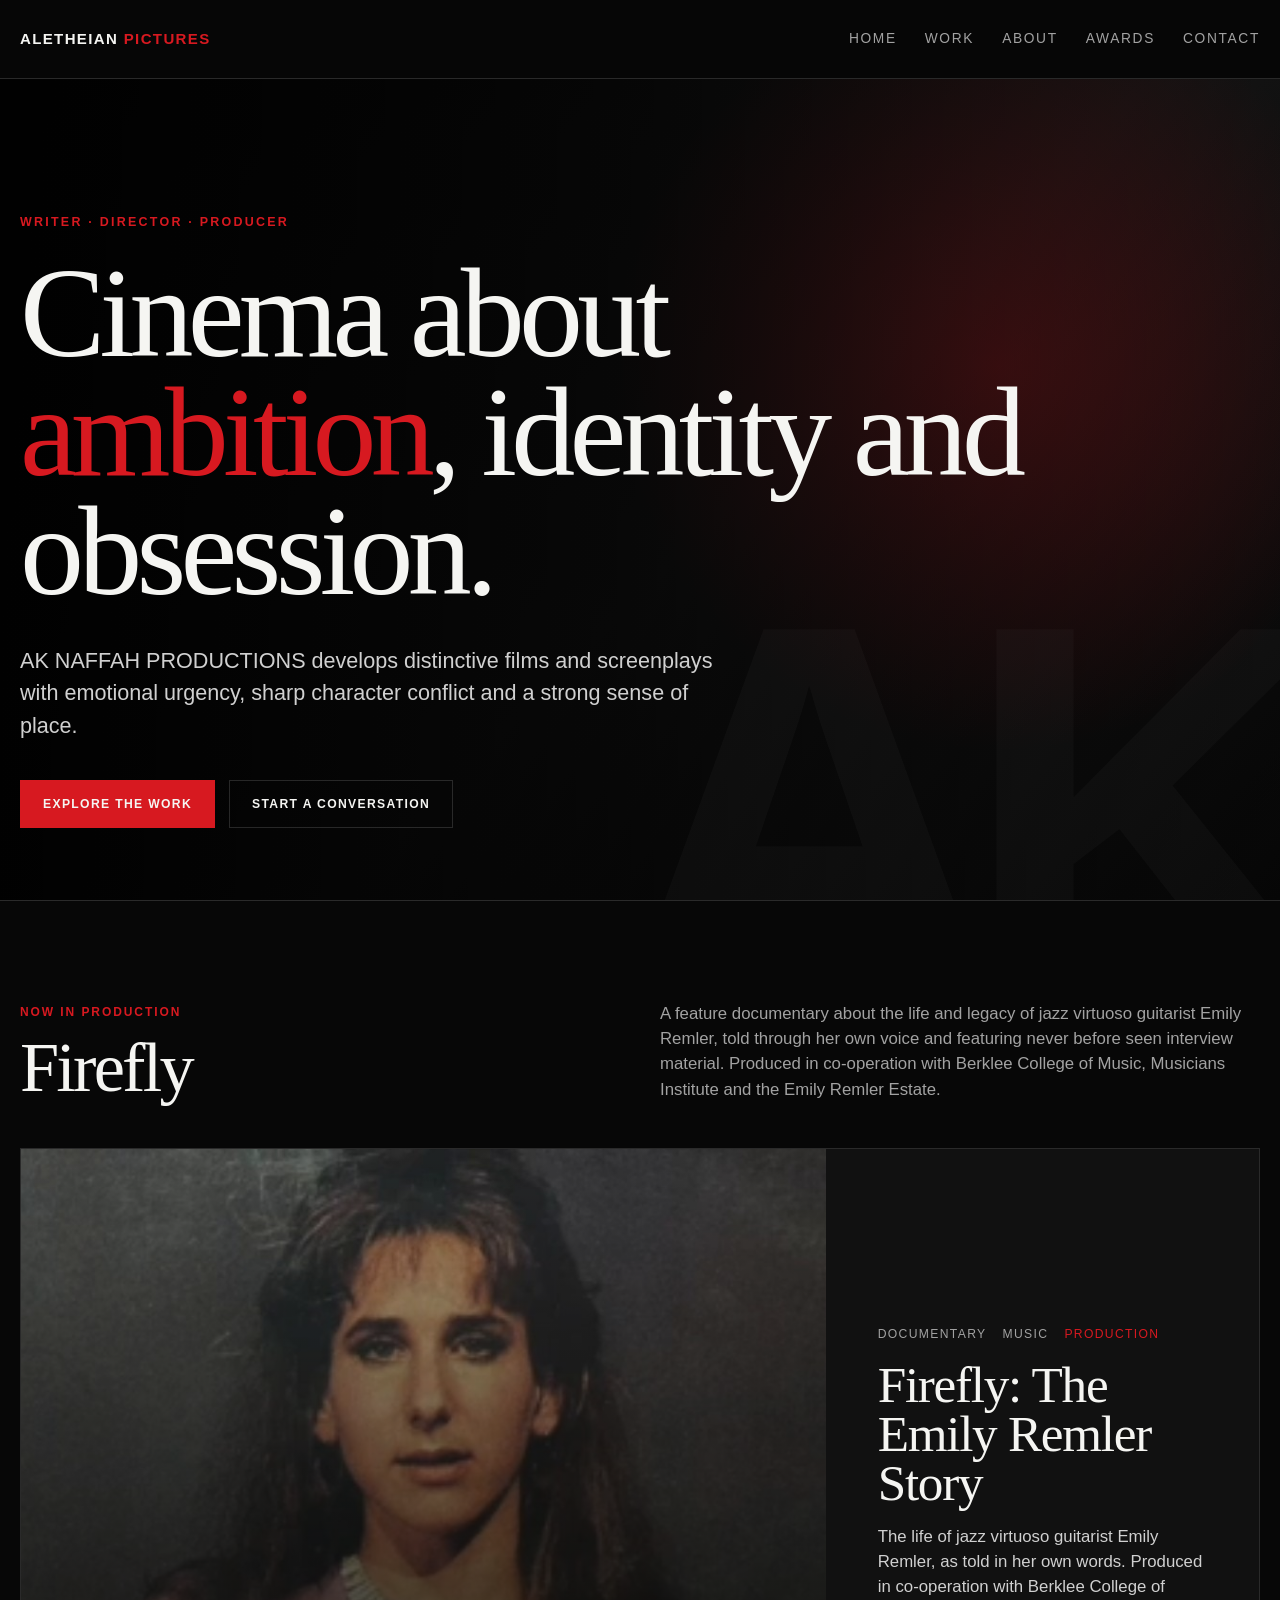
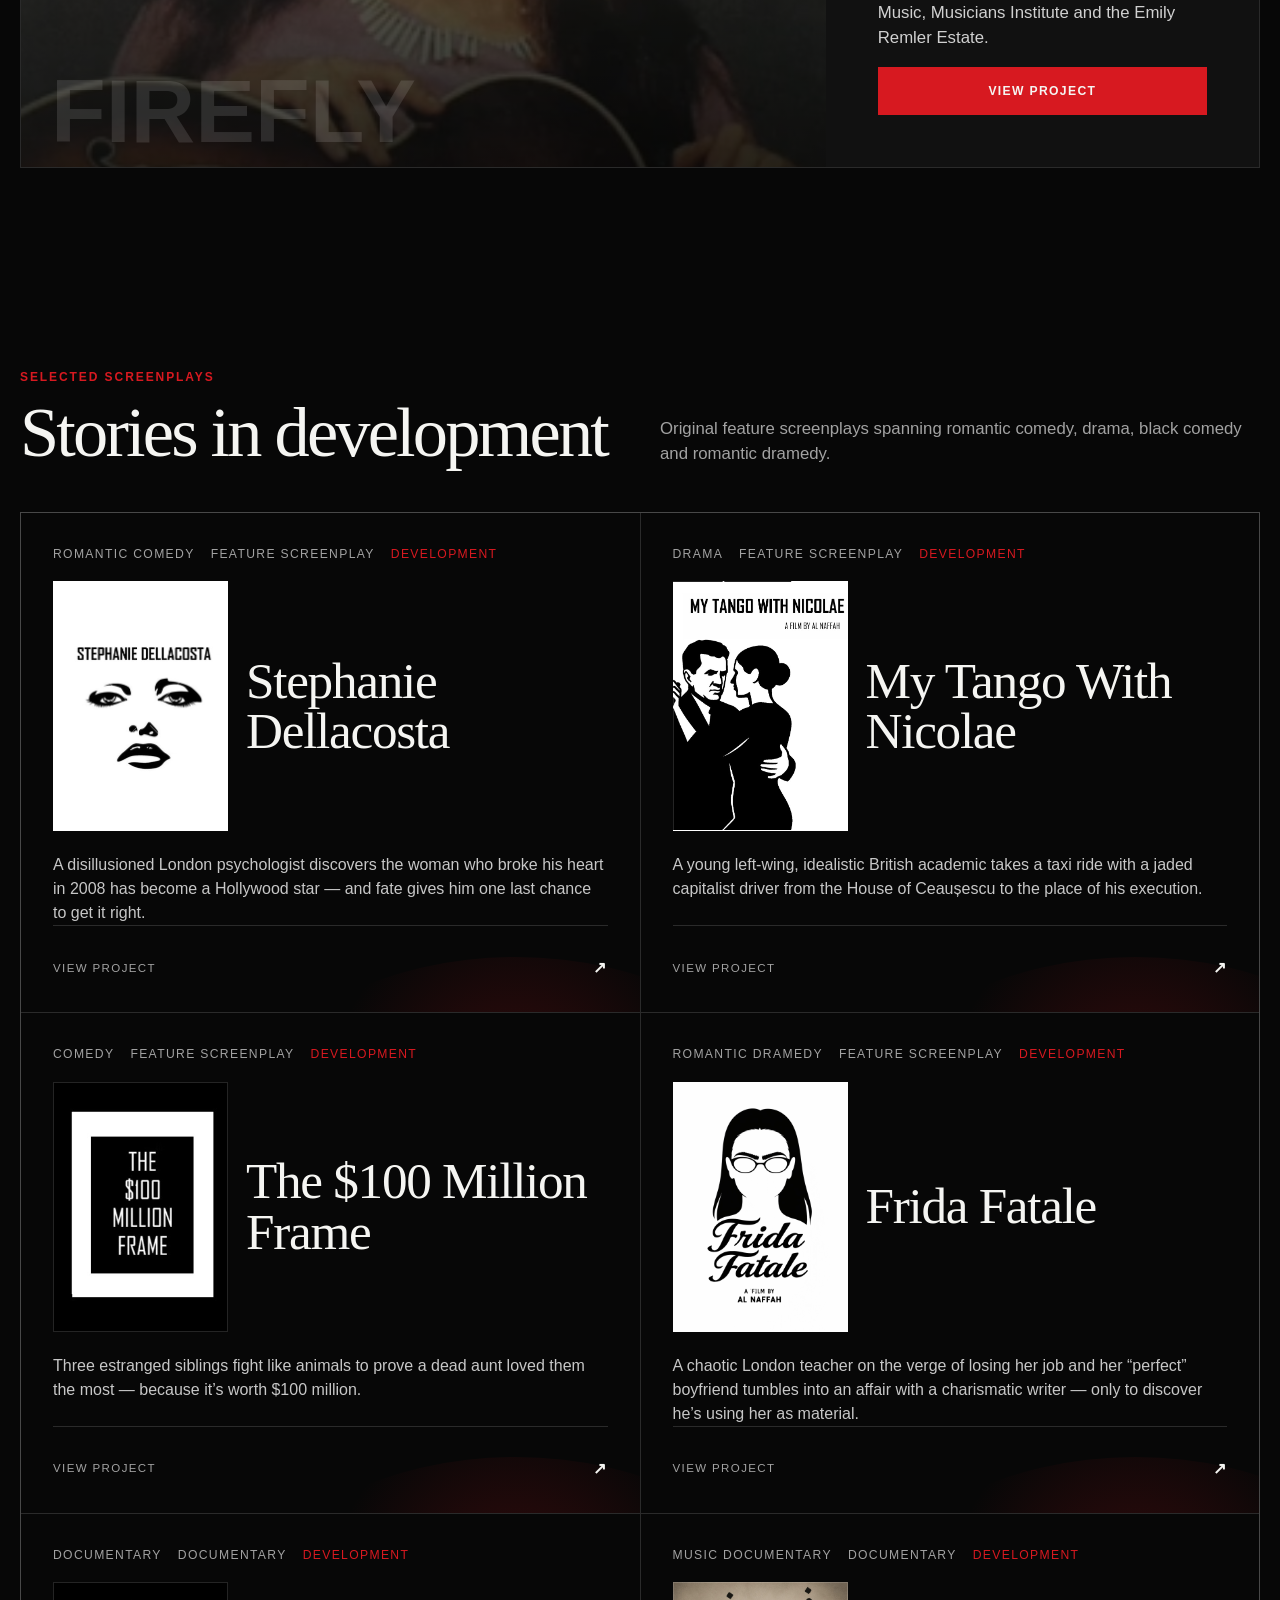
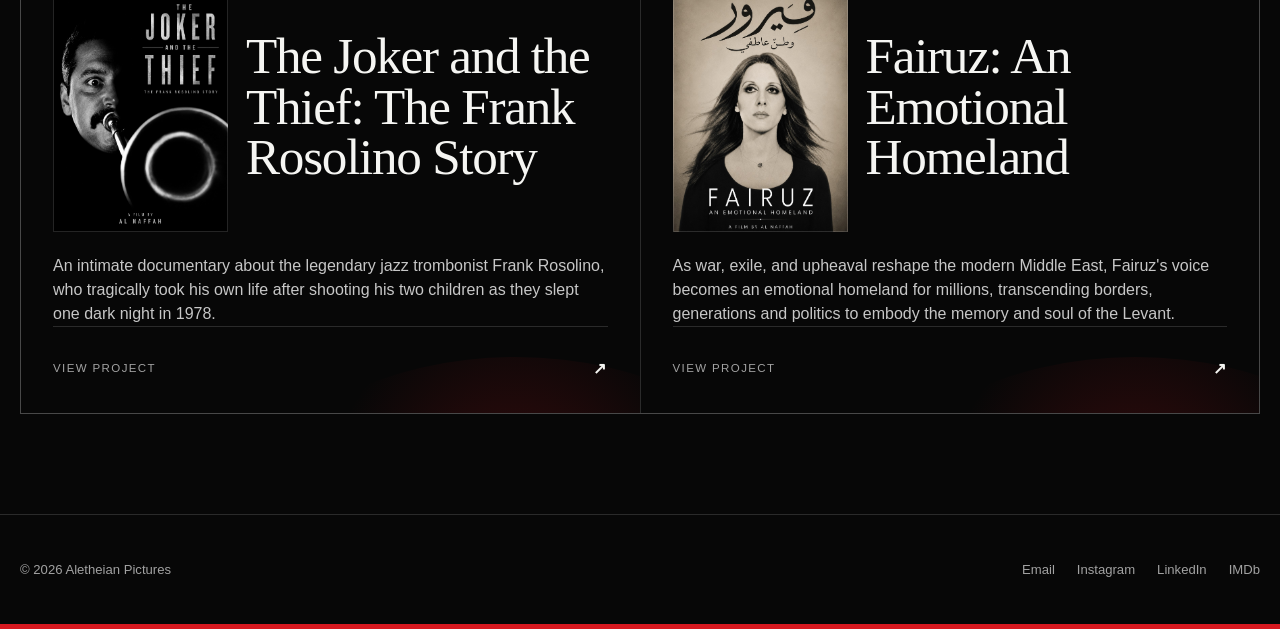
==== index.html @ 1debbaa4 "Rename company to Aletheian Pictures; expand Firefly homepage copy Replace all AK Naffah Productions" ====
<!doctype html>
<html lang="en">
<head>
  <meta charset="utf-8">
  <meta name="viewport" content="width=device-width, initial-scale=1">
  <meta name="description" content="Aletheian Pictures — films and screenplays by writer, director and producer Al Naffah.">
  <title>Aletheian Pictures</title>
  <link rel="stylesheet" href="assets/css/styles.css">
</head>
<body>

<header class="site-header">
  <div class="container header-inner">
    <a class="brand" href="index.html">Aletheian <span>Pictures</span></a>
    <button class="menu-toggle" aria-label="Open navigation" aria-expanded="false">Menu</button>
    <nav class="nav" aria-label="Primary navigation">
      <a href="index.html">Home</a>
      <a href="work.html">Work</a>
      <a href="about.html">About</a>
      <a href="awards.html">Awards</a>
      <a href="contact.html">Contact</a>
    </nav>
  </div>
</header>

<main>

<section class="hero">
  <div class="container hero-content">
    <p class="eyebrow">Writer · Director · Producer</p>
    <h1>Cinema about <em>ambition</em>, identity and obsession.</h1>
    <p class="hero-copy">AK NAFFAH PRODUCTIONS develops distinctive films and screenplays with emotional urgency, sharp character conflict and a strong sense of place.</p>
    <div class="hero-actions">
      <a class="button button-primary" href="work.html">Explore the work</a>
      <a class="button" href="contact.html">Start a conversation</a>
    </div>
  </div>
</section>

<section class="section">
  <div class="container">
    <div class="section-header">
      <div>
        <p class="section-kicker">Now in production</p>
        <h2 class="section-title">Firefly</h2>
      </div>
      <p class="section-intro">A feature documentary about the life and legacy of jazz virtuoso guitarist Emily Remler, told through her own voice and featuring never before seen interview material. Produced in co-operation with Berklee College of Music, Musicians Institute and the Emily Remler Estate.</p>
    </div>

    <div class="featured-grid">
      <a class="featured-image" href="https://fireflyemilyremler.com/video/firefly-teaser.mp4" target="_blank" rel="noopener" aria-label="Watch the Firefly teaser video"></a>
      <a class="featured-copy" href="firefly.html">
        <div class="meta">
          <span>Documentary</span>
          <span>Music</span>
          <span class="status">Production</span>
        </div>
        <h3>Firefly: The Emily Remler Story</h3>
        <p>The life of jazz virtuoso guitarist Emily Remler, as told in her own words. Produced in co-operation with Berklee College of Music, Musicians Institute and the Emily Remler Estate.</p>
        <span class="button button-primary">View project</span>
      </a>
    </div>
  </div>
</section>

<section class="section">
  <div class="container">
    <div class="section-header">
      <div>
        <p class="section-kicker">Selected screenplays</p>
        <h2 class="section-title">Stories in development</h2>
      </div>
      <p class="section-intro">Original feature screenplays spanning romantic comedy, drama, black comedy and romantic dramedy.</p>
    </div>
    <div class="project-grid">
      
<a class="project-card" data-project-card data-category="screenplay" href="stephanie-dellacosta.html">
  <div class="meta">
    <span>Romantic Comedy</span>
    <span>Feature Screenplay</span>
    <span class="status">Development</span>
  </div>
  <div class="card-heading">
    <div class="card-thumb" style="background-image:url('assets/images/stephanie-dellacosta.jpg')"></div>
    <h3>Stephanie Dellacosta</h3>
  </div>
  <p class="logline">A disillusioned London psychologist discovers the woman who broke his heart in 2008 has become a Hollywood star — and fate gives him one last chance to get it right.</p>
  <div class="card-footer">
    <span>View project</span>
    <strong>↗</strong>
  </div>
</a>

<a class="project-card" data-project-card data-category="screenplay" href="my-tango-with-nicolae.html">
  <div class="meta">
    <span>Drama</span>
    <span>Feature Screenplay</span>
    <span class="status">Development</span>
  </div>
  <div class="card-heading">
    <div class="card-thumb" style="background-image:url('assets/images/my-tango-with-nicolae.jpg')"></div>
    <h3>My Tango With Nicolae</h3>
  </div>
  <p class="logline">A young left-wing, idealistic British academic takes a taxi ride with a jaded capitalist driver from the House of Ceaușescu to the place of his execution.</p>
  <div class="card-footer">
    <span>View project</span>
    <strong>↗</strong>
  </div>
</a>

<a class="project-card" data-project-card data-category="screenplay" href="the-100-million-frame.html">
  <div class="meta">
    <span>Comedy</span>
    <span>Feature Screenplay</span>
    <span class="status">Development</span>
  </div>
  <div class="card-heading">
    <div class="card-thumb" style="background-image:url('assets/images/the-100-million-frame.jpg')"></div>
    <h3>The $100 Million Frame</h3>
  </div>
  <p class="logline">Three estranged siblings fight like animals to prove a dead aunt loved them the most — because it’s worth $100 million.</p>
  <div class="card-footer">
    <span>View project</span>
    <strong>↗</strong>
  </div>
</a>

<a class="project-card" data-project-card data-category="screenplay" href="frida-fatale.html">
  <div class="meta">
    <span>Romantic Dramedy</span>
    <span>Feature Screenplay</span>
    <span class="status">Development</span>
  </div>
  <div class="card-heading">
    <div class="card-thumb" style="background-image:url('assets/images/frida-fatale.jpg')"></div>
    <h3>Frida Fatale</h3>
  </div>
  <p class="logline">A chaotic London teacher on the verge of losing her job and her “perfect” boyfriend tumbles into an affair with a charismatic writer — only to discover he’s using her as material.</p>
  <div class="card-footer">
    <span>View project</span>
    <strong>↗</strong>
  </div>
</a>

<a class="project-card" data-project-card data-category="film" href="joker-and-the-thief.html">
  <div class="meta">
    <span>Documentary</span>
    <span>Documentary</span>
    <span class="status">Development</span>
  </div>
  <div class="card-heading">
    <div class="card-thumb" style="background-image:url('assets/images/joker-and-the-thief.jpg')"></div>
    <h3>The Joker and the Thief: The Frank Rosolino Story</h3>
  </div>
  <p class="logline">An intimate documentary about the legendary jazz trombonist Frank Rosolino, who tragically took his own life after shooting his two children as they slept one dark night in 1978.</p>
  <div class="card-footer">
    <span>View project</span>
    <strong>↗</strong>
  </div>
</a>

<a class="project-card" data-project-card data-category="film" href="fairuz-an-emotional-homeland.html">
  <div class="meta">
    <span>Music Documentary</span>
    <span>Documentary</span>
    <span class="status">Development</span>
  </div>
  <div class="card-heading">
    <div class="card-thumb" style="background-image:url('assets/images/fairuz.jpg')"></div>
    <h3>Fairuz: An Emotional Homeland</h3>
  </div>
  <p class="logline">As war, exile, and upheaval reshape the modern Middle East, Fairuz's voice becomes an emotional homeland for millions, transcending borders, generations and politics to embody the memory and soul of the Levant.</p>
  <div class="card-footer">
    <span>View project</span>
    <strong>↗</strong>
  </div>
</a>

    </div>
  </div>
</section>

</main>

<footer class="site-footer">
  <div class="container footer-inner">
    <div>© <span data-year></span> Aletheian Pictures</div>
    <div class="footer-links">
      <a href="mailto:aknaffahproductions@gmail.com">Email</a>
      <a href="https://www.instagram.com/aknaf_productions/" target="_blank" rel="noopener">Instagram</a>
      <a href="https://www.linkedin.com/in/al-naffah-8289473b5/" target="_blank" rel="noopener">LinkedIn</a>
      <a href="https://www.imdb.com/name/nm17255204/" target="_blank" rel="noopener">IMDb</a>
    </div>
  </div>
</footer>
<div class="red-rule"></div>

<script src="assets/js/site.js"></script>
</body>
</html>
---- assets/css/styles.css ----
:root {
  --bg: #070707;
  --surface: #111111;
  --surface-2: #171717;
  --text: #f5f5f2;
  --muted: #a2a2a2;
  --line: rgba(255,255,255,.14);
  --red: #d71920;
  --red-dark: #8f0f14;
  --max: 1240px;
  --serif: Georgia, "Times New Roman", serif;
  --sans: Inter, Arial, Helvetica, sans-serif;
}

* { box-sizing: border-box; }
html { scroll-behavior: smooth; }
body {
  margin: 0;
  background: var(--bg);
  color: var(--text);
  font-family: var(--sans);
  line-height: 1.5;
}
body.menu-open { overflow: hidden; }
img { max-width: 100%; display: block; }
a { color: inherit; text-decoration: none; }
button, input, select, textarea { font: inherit; }

.container { width: min(calc(100% - 40px), var(--max)); margin: 0 auto; }

.site-header {
  position: sticky;
  top: 0;
  z-index: 100;
  border-bottom: 1px solid var(--line);
  background: rgba(7,7,7,.88);
  backdrop-filter: blur(18px);
}
.header-inner {
  min-height: 78px;
  display: flex;
  align-items: center;
  justify-content: space-between;
  gap: 28px;
}
.brand {
  font-weight: 800;
  letter-spacing: .09em;
  text-transform: uppercase;
  font-size: .94rem;
}
.brand span { color: var(--red); }
.nav { display: flex; gap: 28px; align-items: center; }
.nav a {
  color: var(--muted);
  font-size: .86rem;
  text-transform: uppercase;
  letter-spacing: .12em;
}
.nav a:hover, .nav a.active { color: var(--text); }
.menu-toggle {
  display: none;
  width: 44px;
  height: 44px;
  border: 1px solid var(--line);
  background: transparent;
  color: var(--text);
  cursor: pointer;
}

.hero {
  min-height: calc(100vh - 78px);
  display: grid;
  align-items: end;
  position: relative;
  overflow: hidden;
  border-bottom: 1px solid var(--line);
}
.hero::before {
  content: "";
  position: absolute;
  inset: 0;
  background:
    linear-gradient(90deg, rgba(0,0,0,.95) 0%, rgba(0,0,0,.7) 48%, rgba(0,0,0,.25) 100%),
    radial-gradient(circle at 78% 35%, rgba(215,25,32,.38), transparent 34%),
    linear-gradient(135deg, #0d0d0d, #1a1a1a 55%, #080808);
}
.hero::after {
  content: "AK";
  position: absolute;
  right: -2vw;
  bottom: -10vw;
  font-size: min(42vw, 580px);
  line-height: .8;
  font-weight: 900;
  letter-spacing: -.08em;
  color: rgba(255,255,255,.025);
}
.hero-content {
  position: relative;
  z-index: 1;
  padding: 110px 0 72px;
}
.eyebrow {
  margin: 0 0 22px;
  color: var(--red);
  text-transform: uppercase;
  letter-spacing: .18em;
  font-size: .78rem;
  font-weight: 700;
}
.hero h1, .page-hero h1, .project-title {
  margin: 0;
  max-width: 1020px;
  font-family: var(--serif);
  font-weight: 400;
  letter-spacing: -.045em;
  line-height: .93;
}
.hero h1 { font-size: clamp(4rem, 10vw, 9.5rem); }
.hero h1 em { color: var(--red); font-style: normal; }
.hero-copy {
  max-width: 700px;
  margin: 34px 0 0;
  color: #d0d0d0;
  font-size: clamp(1.05rem, 2vw, 1.35rem);
}
.hero-actions, .project-actions {
  display: flex;
  flex-wrap: wrap;
  gap: 14px;
  margin-top: 38px;
}

.button {
  display: inline-flex;
  align-items: center;
  justify-content: center;
  min-height: 48px;
  padding: 0 22px;
  border: 1px solid var(--line);
  text-transform: uppercase;
  letter-spacing: .11em;
  font-size: .76rem;
  font-weight: 700;
  transition: .2s ease;
}
.button-primary { background: var(--red); border-color: var(--red); }
.button:hover { transform: translateY(-2px); border-color: rgba(255,255,255,.5); }
.button-primary:hover { background: #ed2028; border-color: #ed2028; }

.section { padding: 100px 0; }
.section-tight { padding: 70px 0; }
.section-header {
  display: grid;
  grid-template-columns: 1fr 1fr;
  gap: 40px;
  margin-bottom: 46px;
  align-items: end;
}
.section-kicker {
  margin: 0 0 12px;
  color: var(--red);
  text-transform: uppercase;
  letter-spacing: .16em;
  font-size: .75rem;
  font-weight: 700;
}
.section-title {
  margin: 0;
  font-family: var(--serif);
  font-size: clamp(2.6rem, 5.5vw, 5.8rem);
  font-weight: 400;
  line-height: .97;
  letter-spacing: -.04em;
}
.section-intro {
  margin: 0;
  max-width: 620px;
  color: var(--muted);
  font-size: 1.05rem;
}

.featured-grid {
  display: grid;
  grid-template-columns: 1.3fr .7fr;
  min-height: 620px;
  border: 1px solid var(--line);
}
.featured-image {
  position: relative;
  min-height: 460px;
  background:
    linear-gradient(180deg, rgba(0,0,0,.1), rgba(0,0,0,.8)),
    url("../images/firefly.jpg") center/cover no-repeat,
    linear-gradient(135deg, #2a0a0c, #111);
}
.featured-image::after {
  content: "FIREFLY";
  position: absolute;
  left: 30px;
  bottom: 18px;
  font-size: clamp(3rem, 7vw, 8rem);
  font-weight: 900;
  color: rgba(255,255,255,.12);
  line-height: .85;
}
.featured-copy {
  padding: 52px;
  display: flex;
  flex-direction: column;
  justify-content: flex-end;
  background: var(--surface);
}
.meta {
  display: flex;
  flex-wrap: wrap;
  gap: 8px 16px;
  margin-bottom: 18px;
  color: var(--muted);
  font-size: .76rem;
  text-transform: uppercase;
  letter-spacing: .11em;
}
.meta .status { color: var(--red); }
.featured-copy h3, .project-card h3 {
  margin: 0;
  font-family: var(--serif);
  font-weight: 400;
  letter-spacing: -.025em;
}
.featured-copy h3 { font-size: clamp(2.6rem, 4vw, 5rem); line-height: .95; }
.featured-copy p { color: #d0d0d0; font-size: 1.05rem; }

.project-grid {
  display: grid;
  grid-template-columns: repeat(2, minmax(0, 1fr));
  gap: 1px;
  background: var(--line);
  border: 1px solid var(--line);
}
.project-card {
  min-height: 410px;
  padding: 32px;
  background: var(--bg);
  display: flex;
  flex-direction: column;
  position: relative;
  overflow: hidden;
}
.project-card::before {
  content: "";
  position: absolute;
  inset: auto -20% -45% 40%;
  height: 280px;
  border-radius: 50%;
  background: radial-gradient(circle, rgba(215,25,32,.23), transparent 66%);
  transition: transform .35s ease;
}
.project-card:hover::before { transform: scale(1.2); }
.card-heading {
  position: relative;
  display: flex;
  align-items: center;
  gap: 18px;
  margin-bottom: 22px;
}
.card-thumb {
  flex: 0 0 auto;
  width: 175px;
  height: 250px;
  background-size: cover;
  background-position: center;
  background-color: var(--surface-2);
  border: 1px solid var(--line);
}
@media (max-width: 600px) {
  .card-thumb { width: 110px; height: 157px; }
}
.project-card h3 {
  position: relative;
  font-size: clamp(2.1rem, 4vw, 4rem);
  line-height: .98;
  margin-bottom: 0;
}
.card-heading h3 { margin-bottom: 0; }
.project-card .logline {
  position: relative;
  max-width: 600px;
  margin: 0;
  color: #c7c7c7;
  font-size: 1rem;
}
.card-footer {
  position: relative;
  margin-top: auto;
  padding-top: 30px;
  display: flex;
  justify-content: space-between;
  align-items: center;
  border-top: 1px solid var(--line);
  color: var(--muted);
  text-transform: uppercase;
  letter-spacing: .12em;
  font-size: .72rem;
}
.card-footer strong { color: var(--text); font-size: 1rem; }

.filter-bar {
  display: grid;
  grid-template-columns: 1fr auto;
  gap: 18px;
  margin-bottom: 34px;
}
.search-input {
  width: 100%;
  min-height: 52px;
  padding: 0 18px;
  color: var(--text);
  background: var(--surface);
  border: 1px solid var(--line);
  outline: none;
}
.search-input:focus { border-color: var(--red); }
.filters { display: flex; flex-wrap: wrap; gap: 8px; }
.filter-button {
  min-height: 52px;
  padding: 0 18px;
  background: transparent;
  color: var(--muted);
  border: 1px solid var(--line);
  cursor: pointer;
  text-transform: uppercase;
  letter-spacing: .1em;
  font-size: .72rem;
}
.filter-button.active, .filter-button:hover {
  color: var(--text);
  border-color: var(--red);
  background: rgba(215,25,32,.12);
}
.empty-state {
  display: none;
  padding: 45px;
  border: 1px solid var(--line);
  color: var(--muted);
}

.page-hero {
  padding: 120px 0 72px;
  border-bottom: 1px solid var(--line);
  background:
    radial-gradient(circle at 85% 15%, rgba(215,25,32,.23), transparent 28%),
    var(--bg);
}
.page-hero h1 { font-size: clamp(4.5rem, 9vw, 9rem); }
.page-hero p { max-width: 720px; margin-top: 24px; color: var(--muted); font-size: 1.15rem; }

.project-hero {
  min-height: 78vh;
  position: relative;
  display: flex;
  align-items: end;
  border-bottom: 1px solid var(--line);
  background:
    linear-gradient(90deg, rgba(0,0,0,.96), rgba(0,0,0,.55)),
    var(--project-image),
    linear-gradient(135deg, #2a0a0c, #111);
  background-size: cover;
  background-position: center;
}
.project-hero-inner { padding: 120px 0 70px; position: relative; z-index: 2; }
.project-title { font-size: clamp(4rem, 9vw, 9rem); max-width: 1100px; }
.project-logline {
  margin: 30px 0 0;
  max-width: 820px;
  color: #dedede;
  font-size: clamp(1.1rem, 2vw, 1.4rem);
}
.project-body {
  display: grid;
  grid-template-columns: .75fr 1.25fr;
  gap: 80px;
}
.fact-list { border-top: 1px solid var(--line); }
.fact {
  display: grid;
  grid-template-columns: 130px 1fr;
  gap: 20px;
  padding: 18px 0;
  border-bottom: 1px solid var(--line);
}
.fact dt { color: var(--muted); text-transform: uppercase; letter-spacing: .1em; font-size: .72rem; }
.fact dd { margin: 0; }
.prose { max-width: 760px; }
.prose h2 { margin-top: 0; font-family: var(--serif); font-weight: 400; font-size: 3rem; }
.prose p { color: #c8c8c8; font-size: 1.08rem; }

.about-grid, .contact-grid {
  display: grid;
  grid-template-columns: .8fr 1.2fr;
  gap: 90px;
}
.portrait-placeholder {
  min-height: 620px;
  background:
    linear-gradient(180deg, transparent, rgba(0,0,0,.75)),
    url("../images/al-naffah.jpg") center/cover no-repeat,
    linear-gradient(135deg, #301012, #111);
  border: 1px solid var(--line);
}
.large-copy {
  font-family: var(--serif);
  font-size: clamp(2rem, 4vw, 4.3rem);
  line-height: 1.04;
  letter-spacing: -.035em;
}
.body-copy { color: #c8c8c8; font-size: 1.06rem; }
.award-list { border-top: 1px solid var(--line); }
.award-row {
  display: grid;
  grid-template-columns: 180px 1fr auto;
  gap: 24px;
  padding: 22px 0;
  border-bottom: 1px solid var(--line);
}
.award-row span { color: var(--muted); }
.marquee {
  overflow: hidden;
  border-top: 1px solid var(--line);
  border-bottom: 1px solid var(--line);
  padding: 40px 0;
  margin-top: 18px;
  -webkit-mask-image: linear-gradient(90deg, transparent, #000 8%, #000 92%, transparent);
  mask-image: linear-gradient(90deg, transparent, #000 8%, #000 92%, transparent);
}
.marquee-track {
  display: flex;
  align-items: center;
  width: max-content;
  gap: 70px;
  animation: marquee-scroll 40s linear infinite;
}
.marquee:hover .marquee-track { animation-play-state: paused; }
.marquee-item {
  flex: 0 0 auto;
  height: 64px;
  width: auto;
  white-space: nowrap;
}
@keyframes marquee-scroll {
  from { transform: translateX(0); }
  to { transform: translateX(-50%); }
}
@media (prefers-reduced-motion: reduce) {
  .marquee-track { animation: none; }
}
.contact-links { display: grid; gap: 0; border-top: 1px solid var(--line); }
.contact-link {
  display: flex;
  justify-content: space-between;
  gap: 20px;
  padding: 22px 0;
  border-bottom: 1px solid var(--line);
}
.contact-link span:last-child { color: var(--muted); }

.contact-form { display: grid; gap: 15px; }
.contact-form input, .contact-form textarea {
  width: 100%;
  padding: 16px;
  background: var(--surface);
  border: 1px solid var(--line);
  color: var(--text);
}
.contact-form textarea { min-height: 180px; resize: vertical; }

.site-footer {
  padding: 45px 0;
  border-top: 1px solid var(--line);
  color: var(--muted);
  font-size: .82rem;
}
.footer-inner {
  display: flex;
  justify-content: space-between;
  gap: 25px;
  align-items: center;
}
.footer-links { display: flex; flex-wrap: wrap; gap: 22px; }
.red-rule { height: 5px; background: var(--red); }

@media (max-width: 900px) {
  .nav {
    display: none;
    position: fixed;
    inset: 79px 0 0;
    background: var(--bg);
    padding: 35px 20px;
    flex-direction: column;
    align-items: flex-start;
    z-index: 90;
  }
  .nav.open { display: flex; }
  .menu-toggle { display: block; }
  .section-header, .featured-grid, .project-body, .about-grid, .contact-grid {
    grid-template-columns: 1fr;
  }
  .project-grid { grid-template-columns: 1fr; }
  .recognized-grid { grid-template-columns: 1fr; }
  .featured-copy { padding: 34px; }
  .filter-bar { grid-template-columns: 1fr; }
  .project-body, .about-grid, .contact-grid { gap: 45px; }
  .award-row { grid-template-columns: 1fr; gap: 6px; }
}
@media (max-width: 600px) {
  .container { width: min(calc(100% - 24px), var(--max)); }
  .hero-content { padding: 80px 0 45px; }
  .section { padding: 72px 0; }
  .project-card { min-height: 360px; padding: 24px; }
  .filters { display: grid; grid-template-columns: 1fr 1fr; }
  .filter-button { width: 100%; }
  .fact { grid-template-columns: 1fr; gap: 6px; }
  .footer-inner { align-items: flex-start; flex-direction: column; }
}
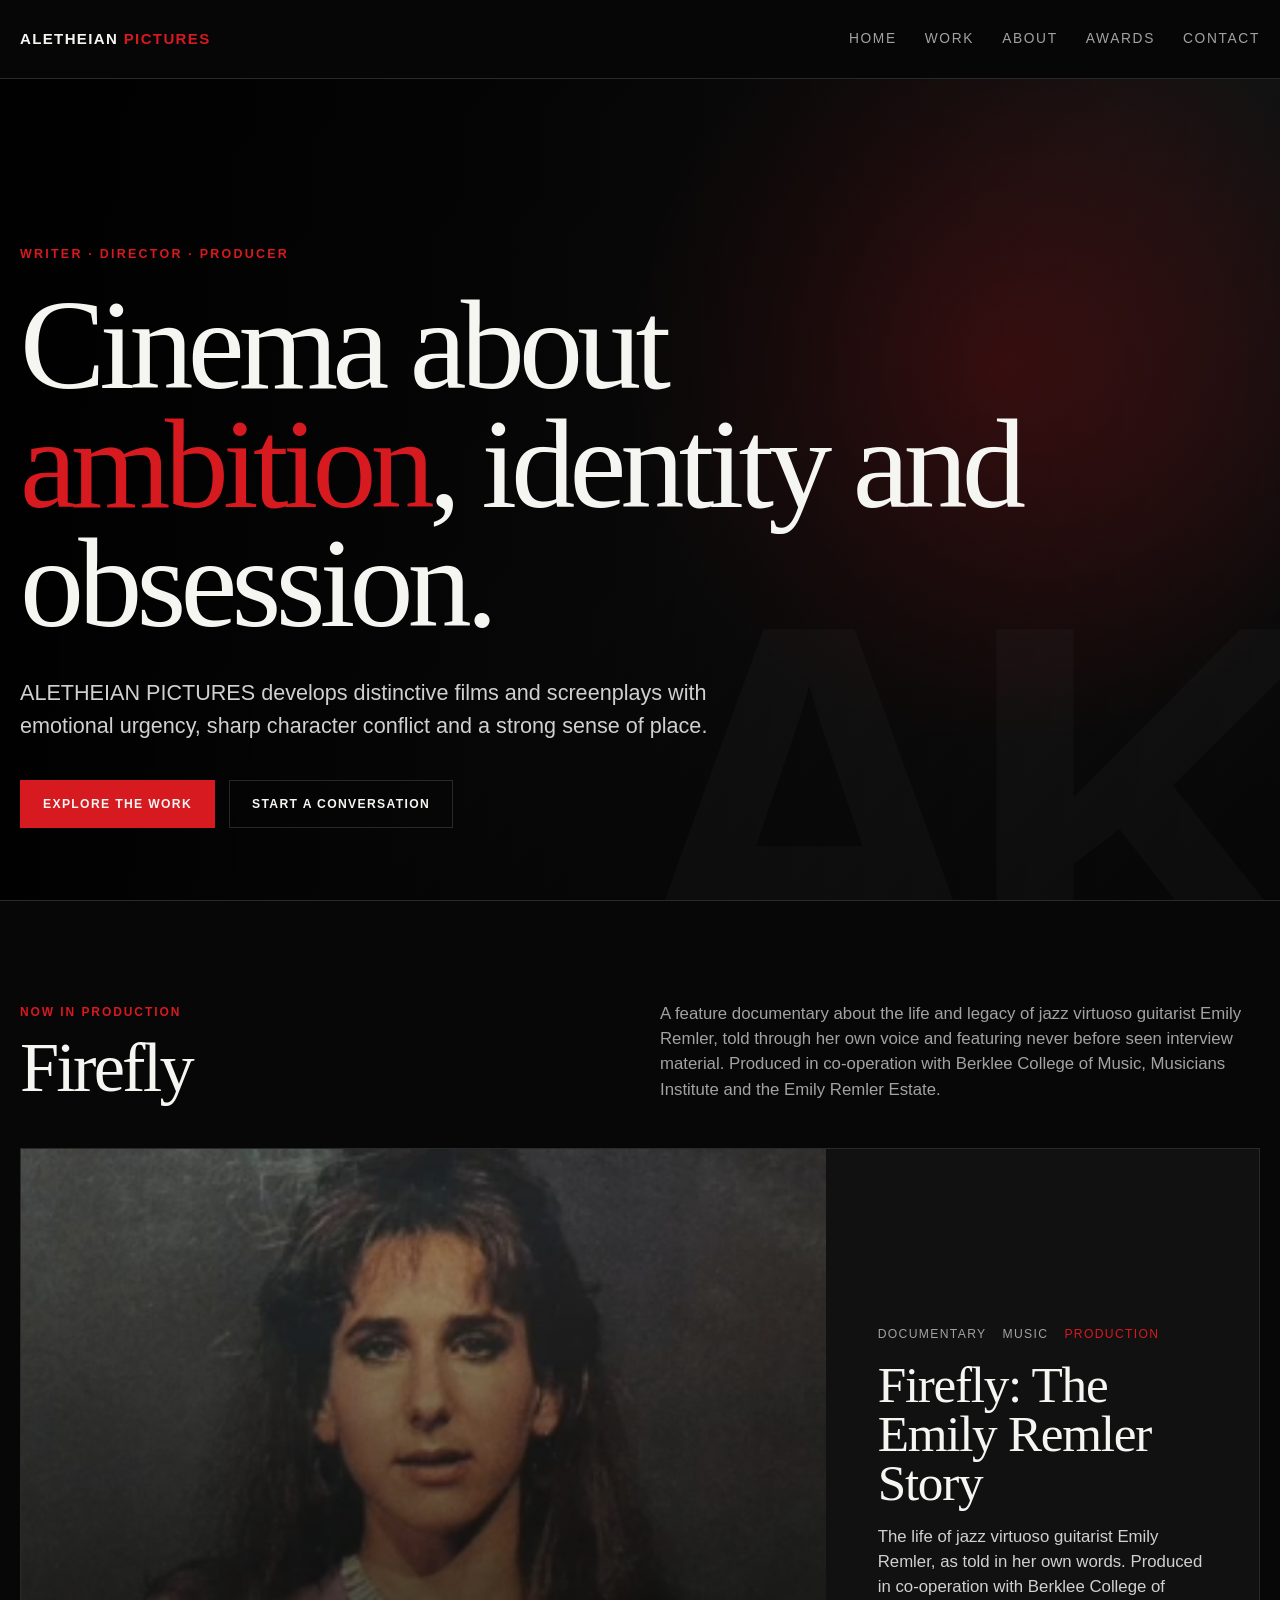
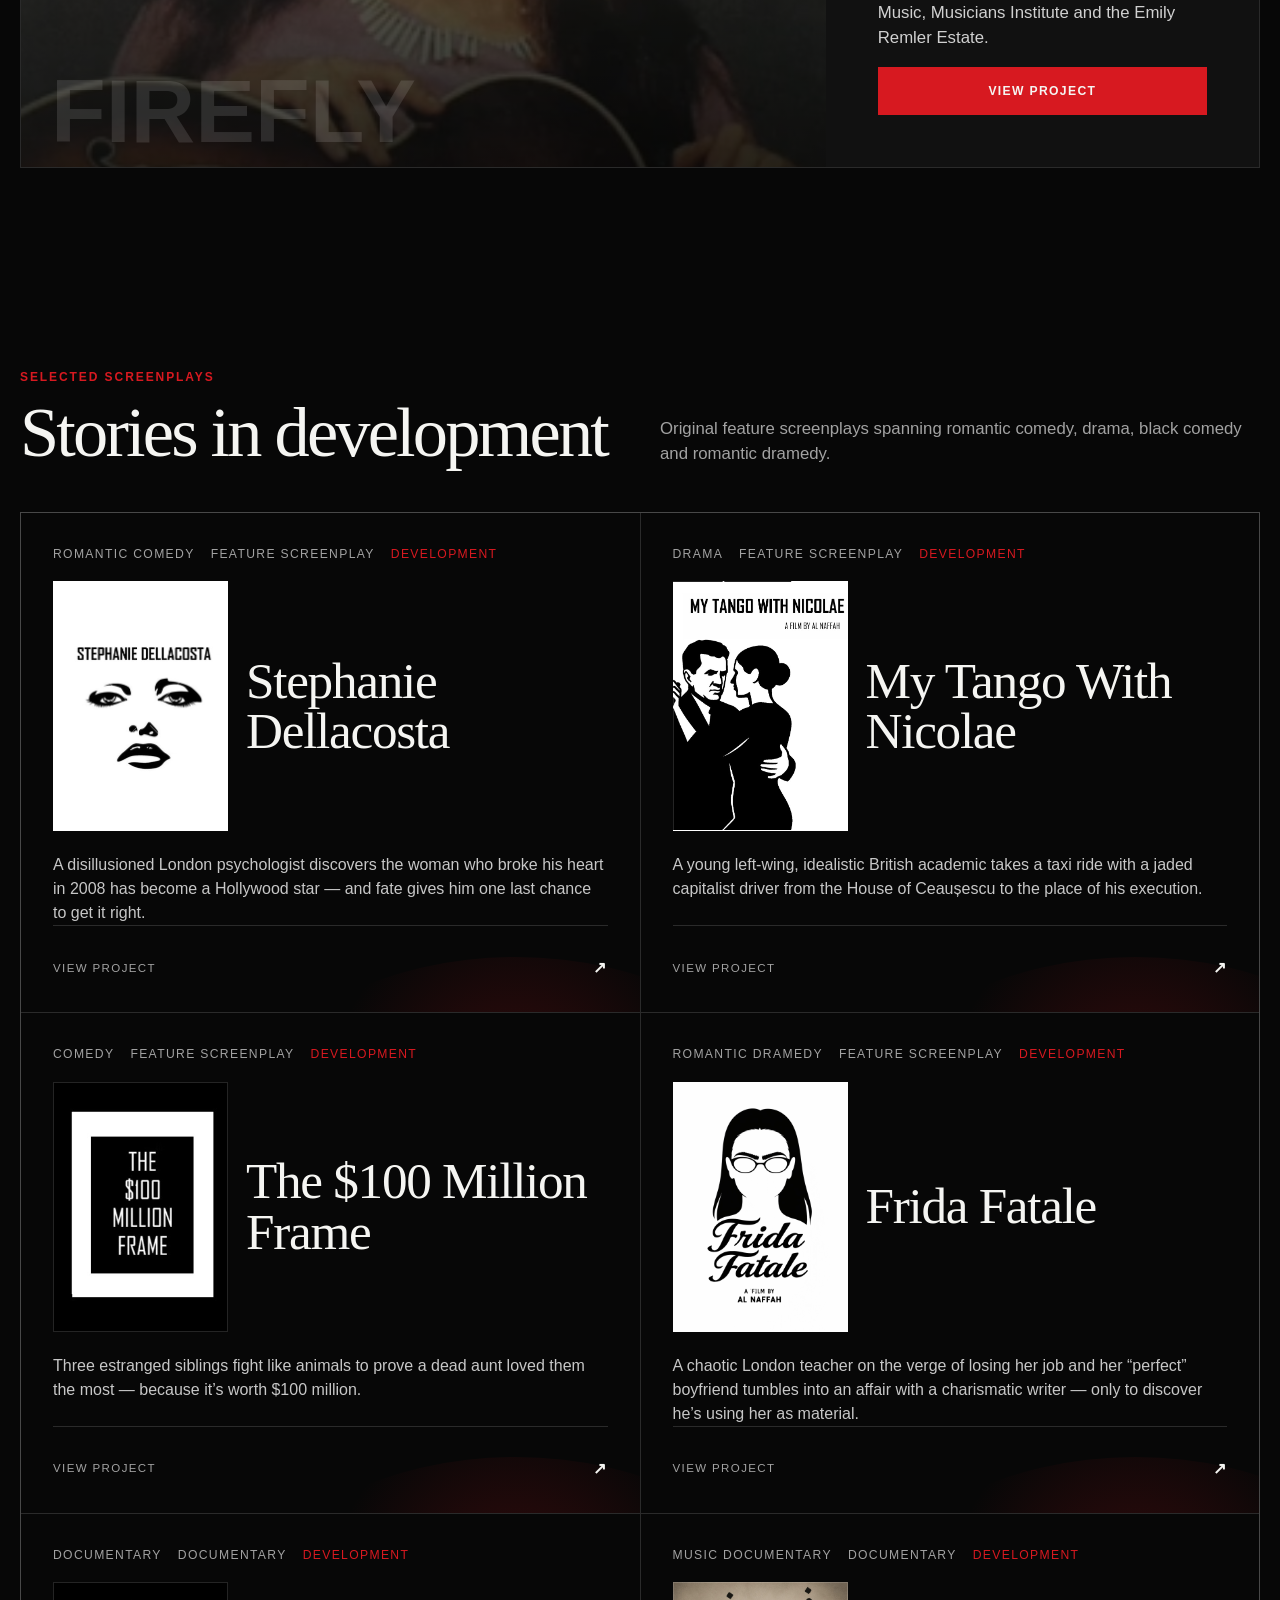
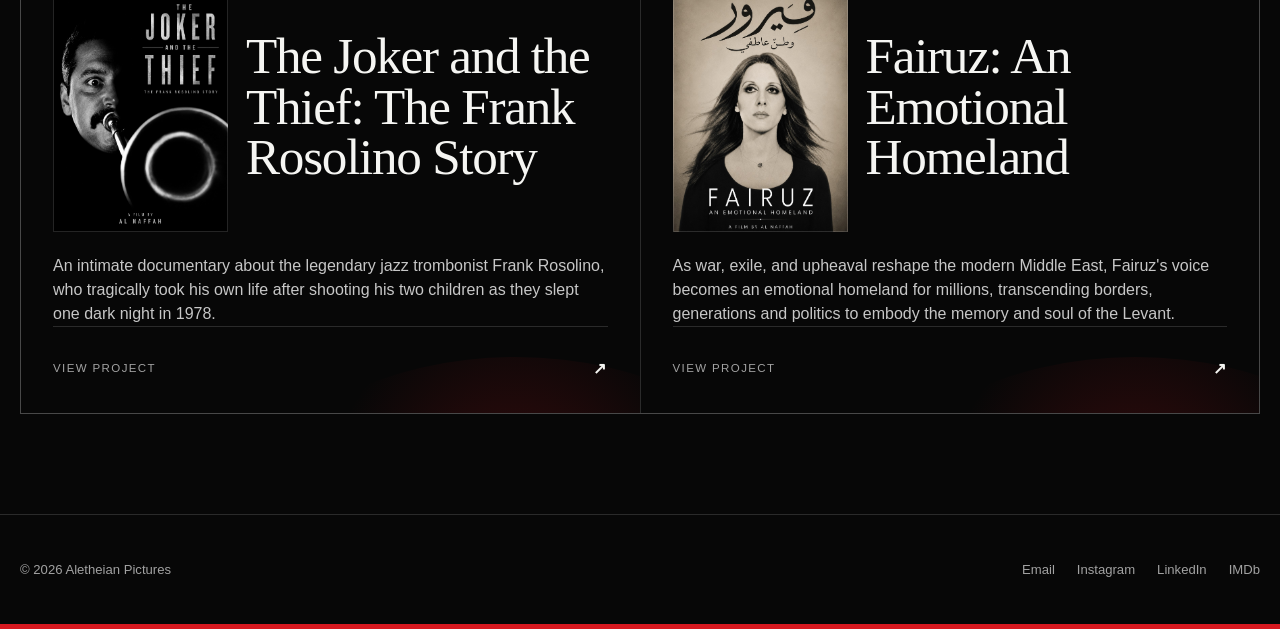
==== commit d2cd4d02: "Fix missed all-caps brand reference in homepage hero copy The earlier rename only matched the title-" ====
--- a/index.html
+++ b/index.html
@@ -29,7 +29,7 @@
   <div class="container hero-content">
     <p class="eyebrow">Writer · Director · Producer</p>
     <h1>Cinema about <em>ambition</em>, identity and obsession.</h1>
-    <p class="hero-copy">AK NAFFAH PRODUCTIONS develops distinctive films and screenplays with emotional urgency, sharp character conflict and a strong sense of place.</p>
+    <p class="hero-copy">ALETHEIAN PICTURES develops distinctive films and screenplays with emotional urgency, sharp character conflict and a strong sense of place.</p>
     <div class="hero-actions">
       <a class="button button-primary" href="work.html">Explore the work</a>
       <a class="button" href="contact.html">Start a conversation</a>
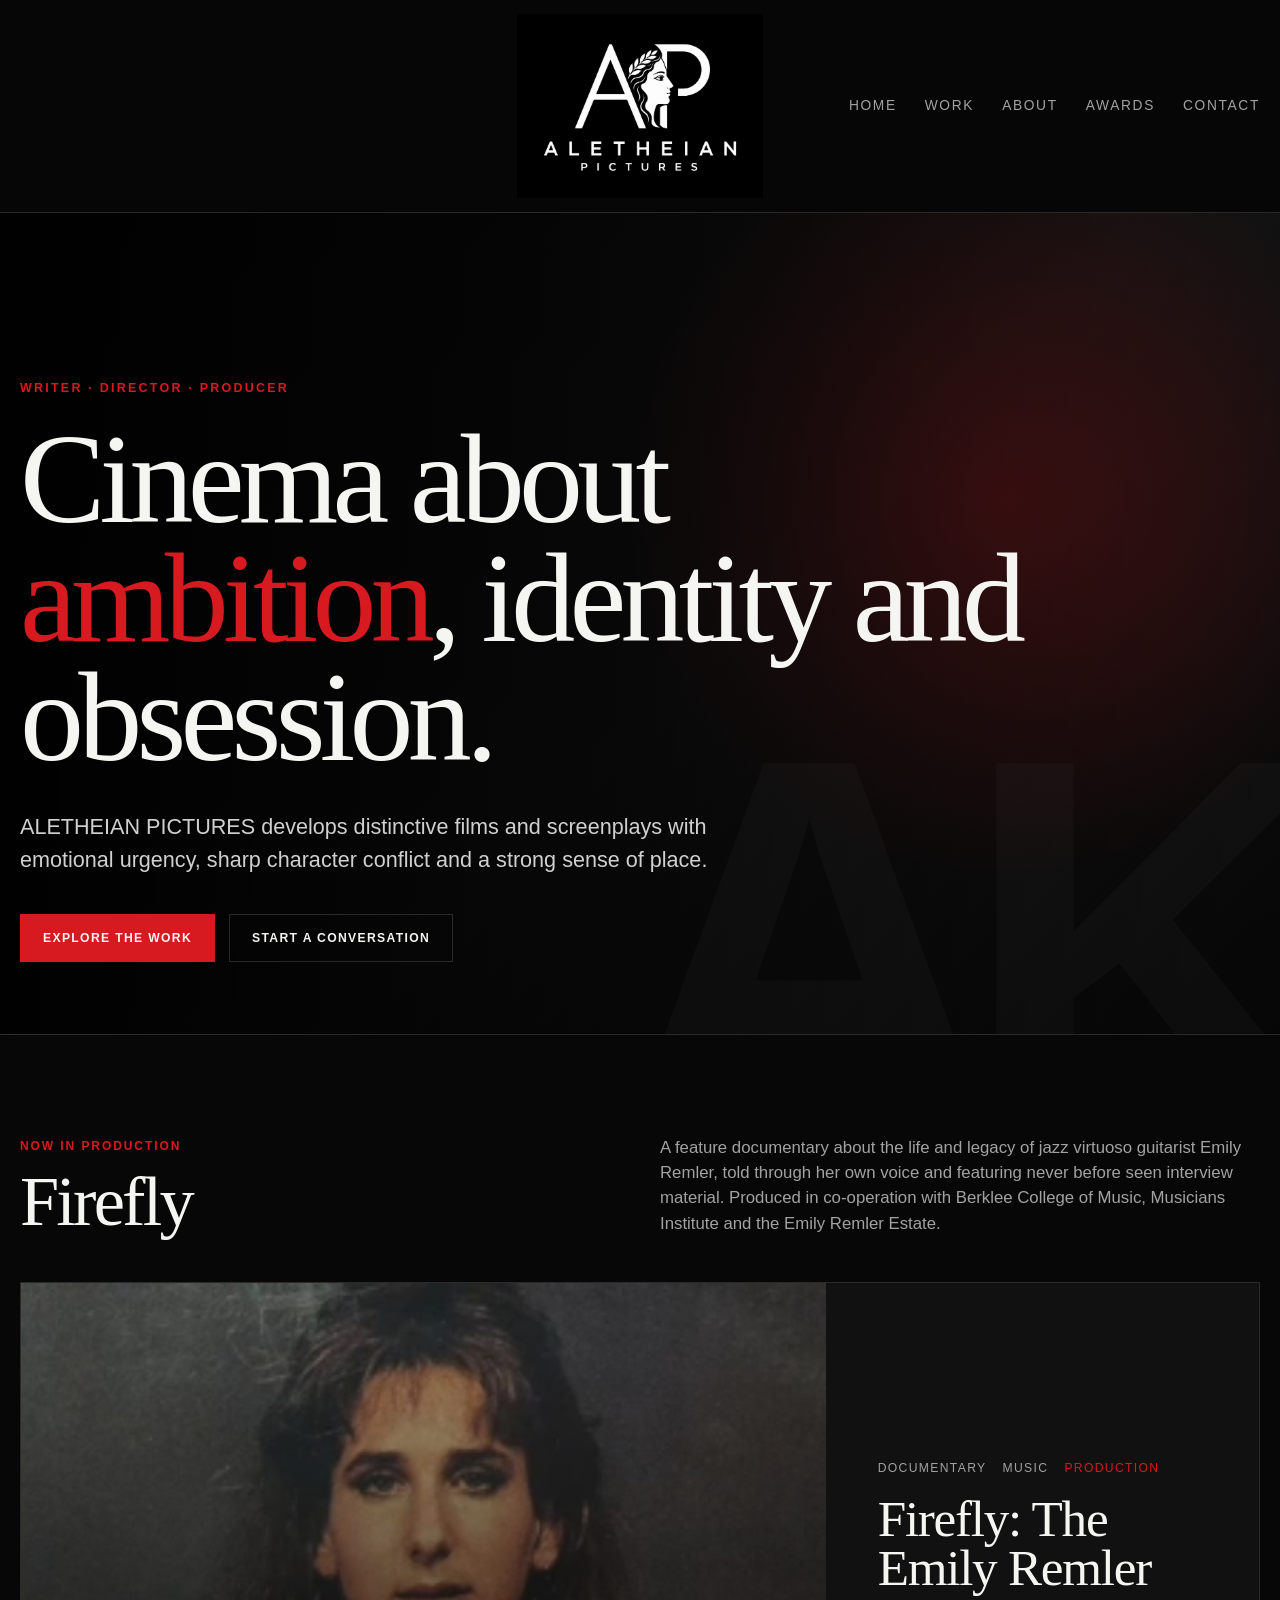
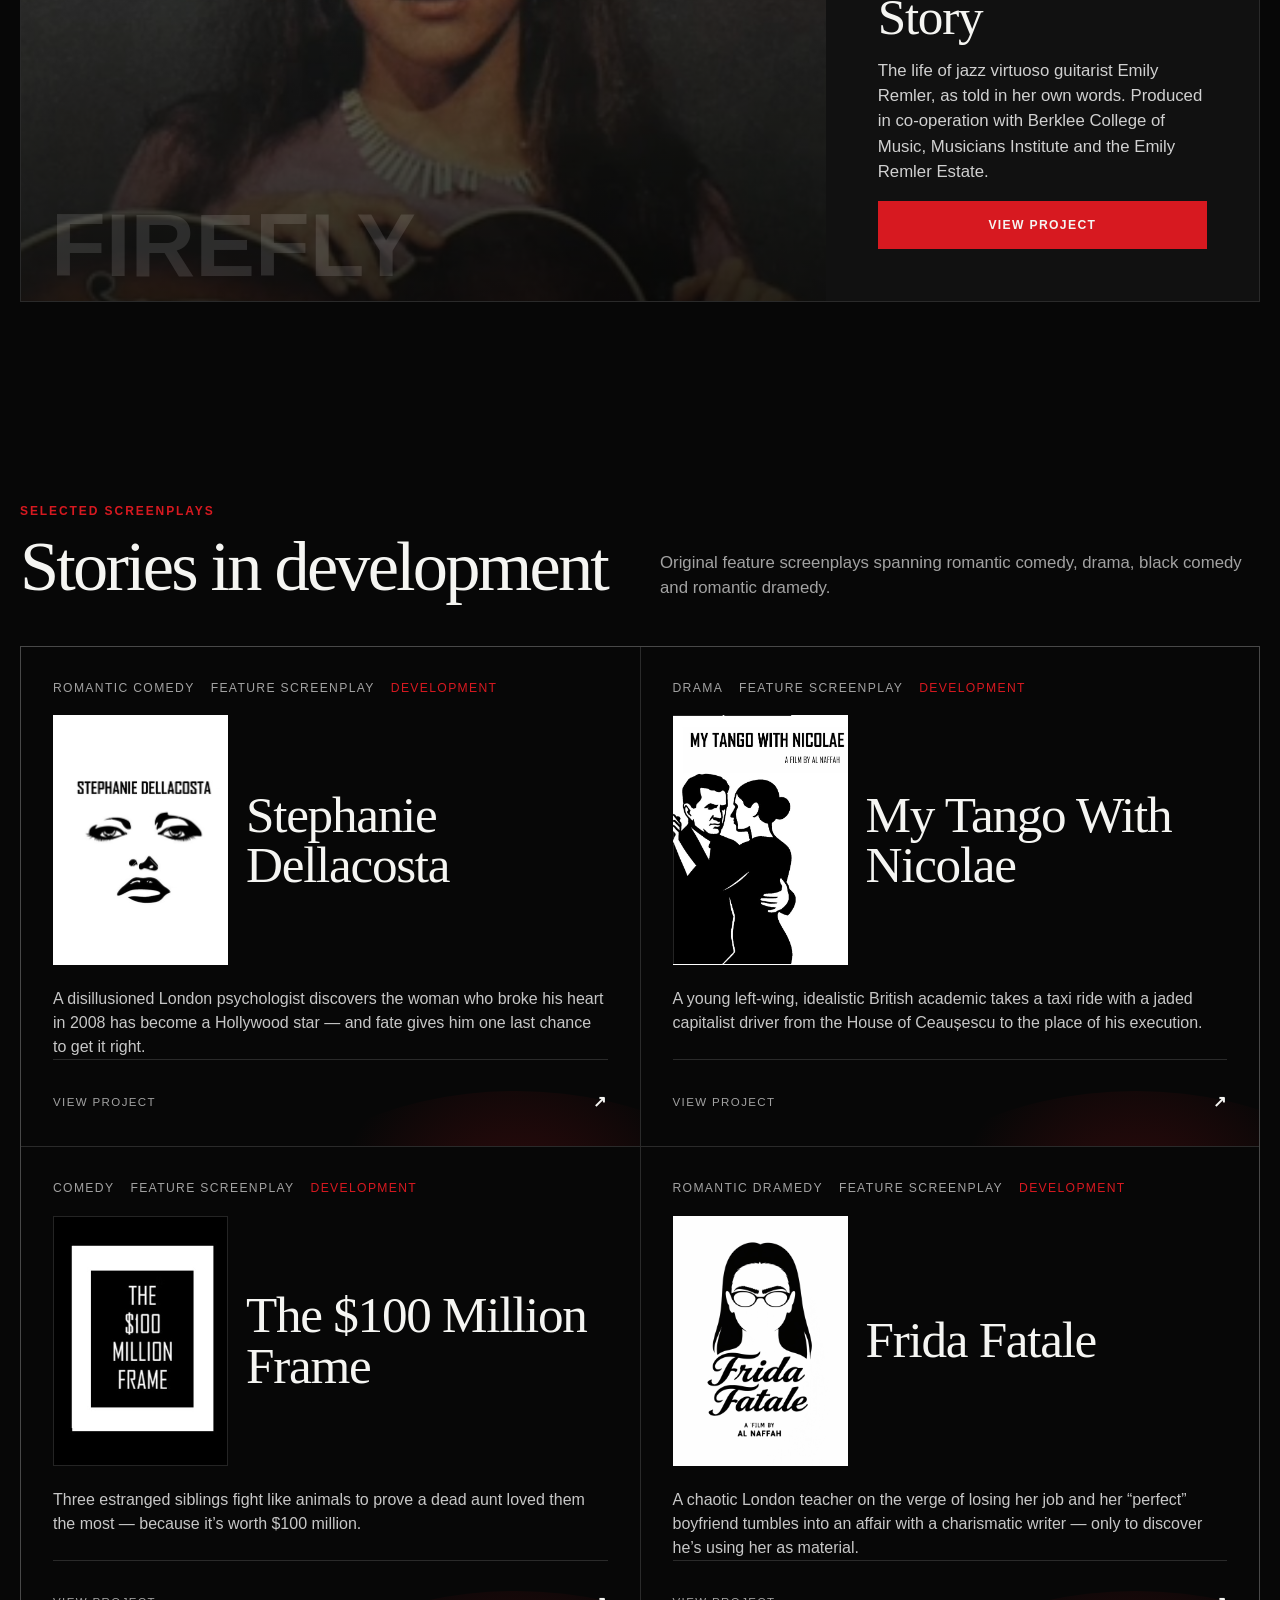
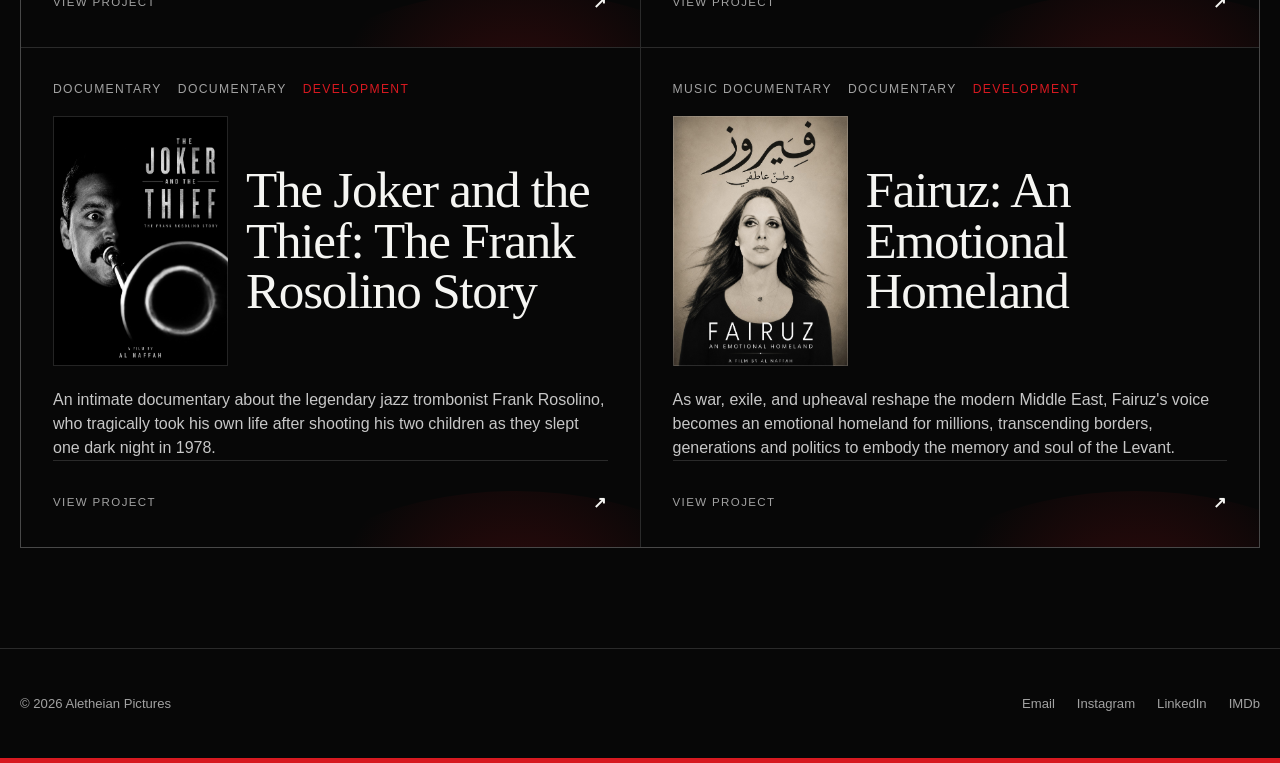
==== commit a35e93f9: "Replace header brand text with Aletheian Pictures logo mark Swap the "Aletheian Pictures" text locku" ====
--- a/index.html
+++ b/index.html
@@ -11,7 +11,7 @@
 
 <header class="site-header">
   <div class="container header-inner">
-    <a class="brand" href="index.html">Aletheian <span>Pictures</span></a>
+    <a class="brand" href="index.html"><img src="assets/images/aletheian-pictures-logo.png" alt="Aletheian Pictures" class="brand-logo"></a>
     <button class="menu-toggle" aria-label="Open navigation" aria-expanded="false">Menu</button>
     <nav class="nav" aria-label="Primary navigation">
       <a href="index.html">Home</a>
--- a/assets/css/styles.css
+++ b/assets/css/styles.css
@@ -30,8 +30,6 @@
 .container { width: min(calc(100% - 40px), var(--max)); margin: 0 auto; }
 
 .site-header {
-  position: sticky;
-  top: 0;
   z-index: 100;
   border-bottom: 1px solid var(--line);
   background: rgba(7,7,7,.88);
@@ -39,18 +37,26 @@
 }
 .header-inner {
   min-height: 78px;
-  display: flex;
-  align-items: center;
-  justify-content: space-between;
+  display: grid;
+  grid-template-columns: 1fr auto 1fr;
+  align-items: center;
   gap: 28px;
+  padding: 14px 0;
 }
 .brand {
   font-weight: 800;
   letter-spacing: .09em;
   text-transform: uppercase;
   font-size: .94rem;
+  display: inline-flex;
+  align-items: center;
+  grid-column: 2;
+  justify-self: center;
 }
 .brand span { color: var(--red); }
+.brand-logo { height: 184px; width: auto; display: block; }
+.menu-toggle { grid-column: 3; justify-self: end; }
+.nav { grid-column: 3; justify-self: end; }
 .nav { display: flex; gap: 28px; align-items: center; }
 .nav a {
   color: var(--muted);
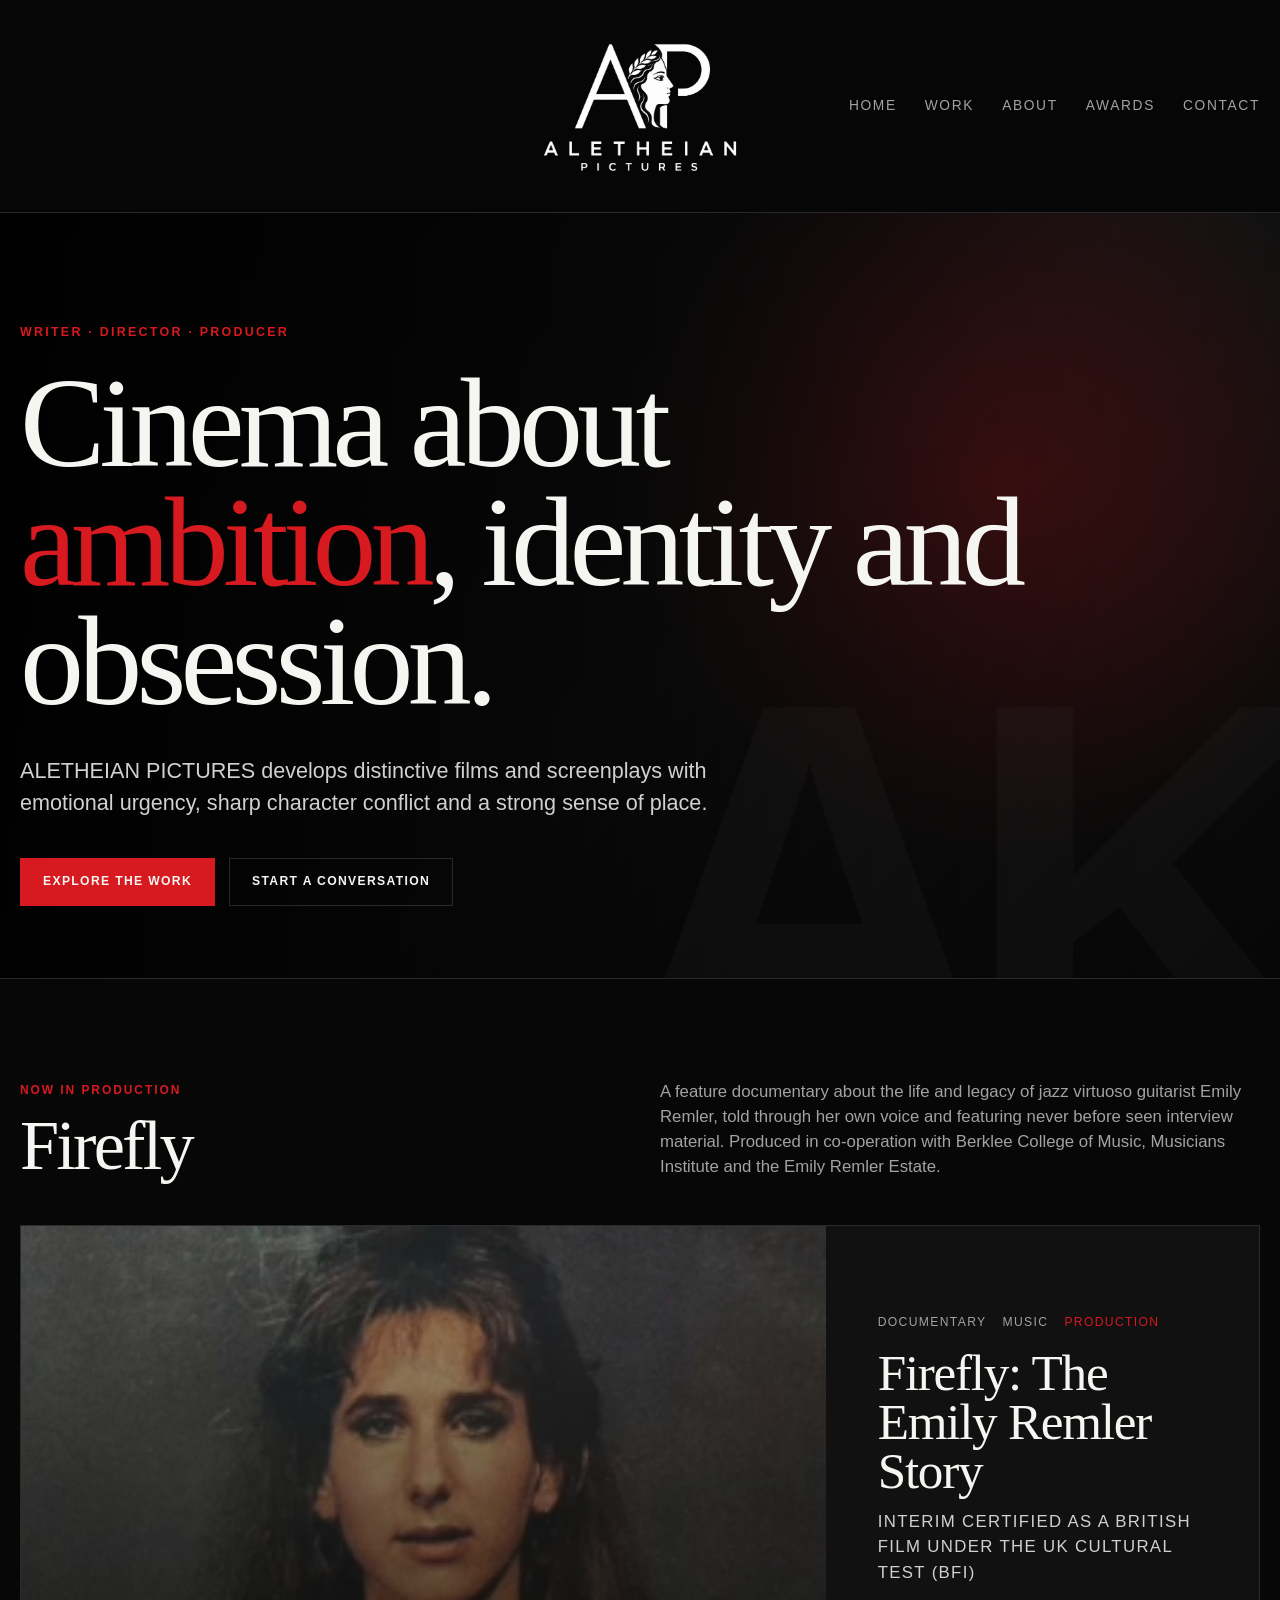
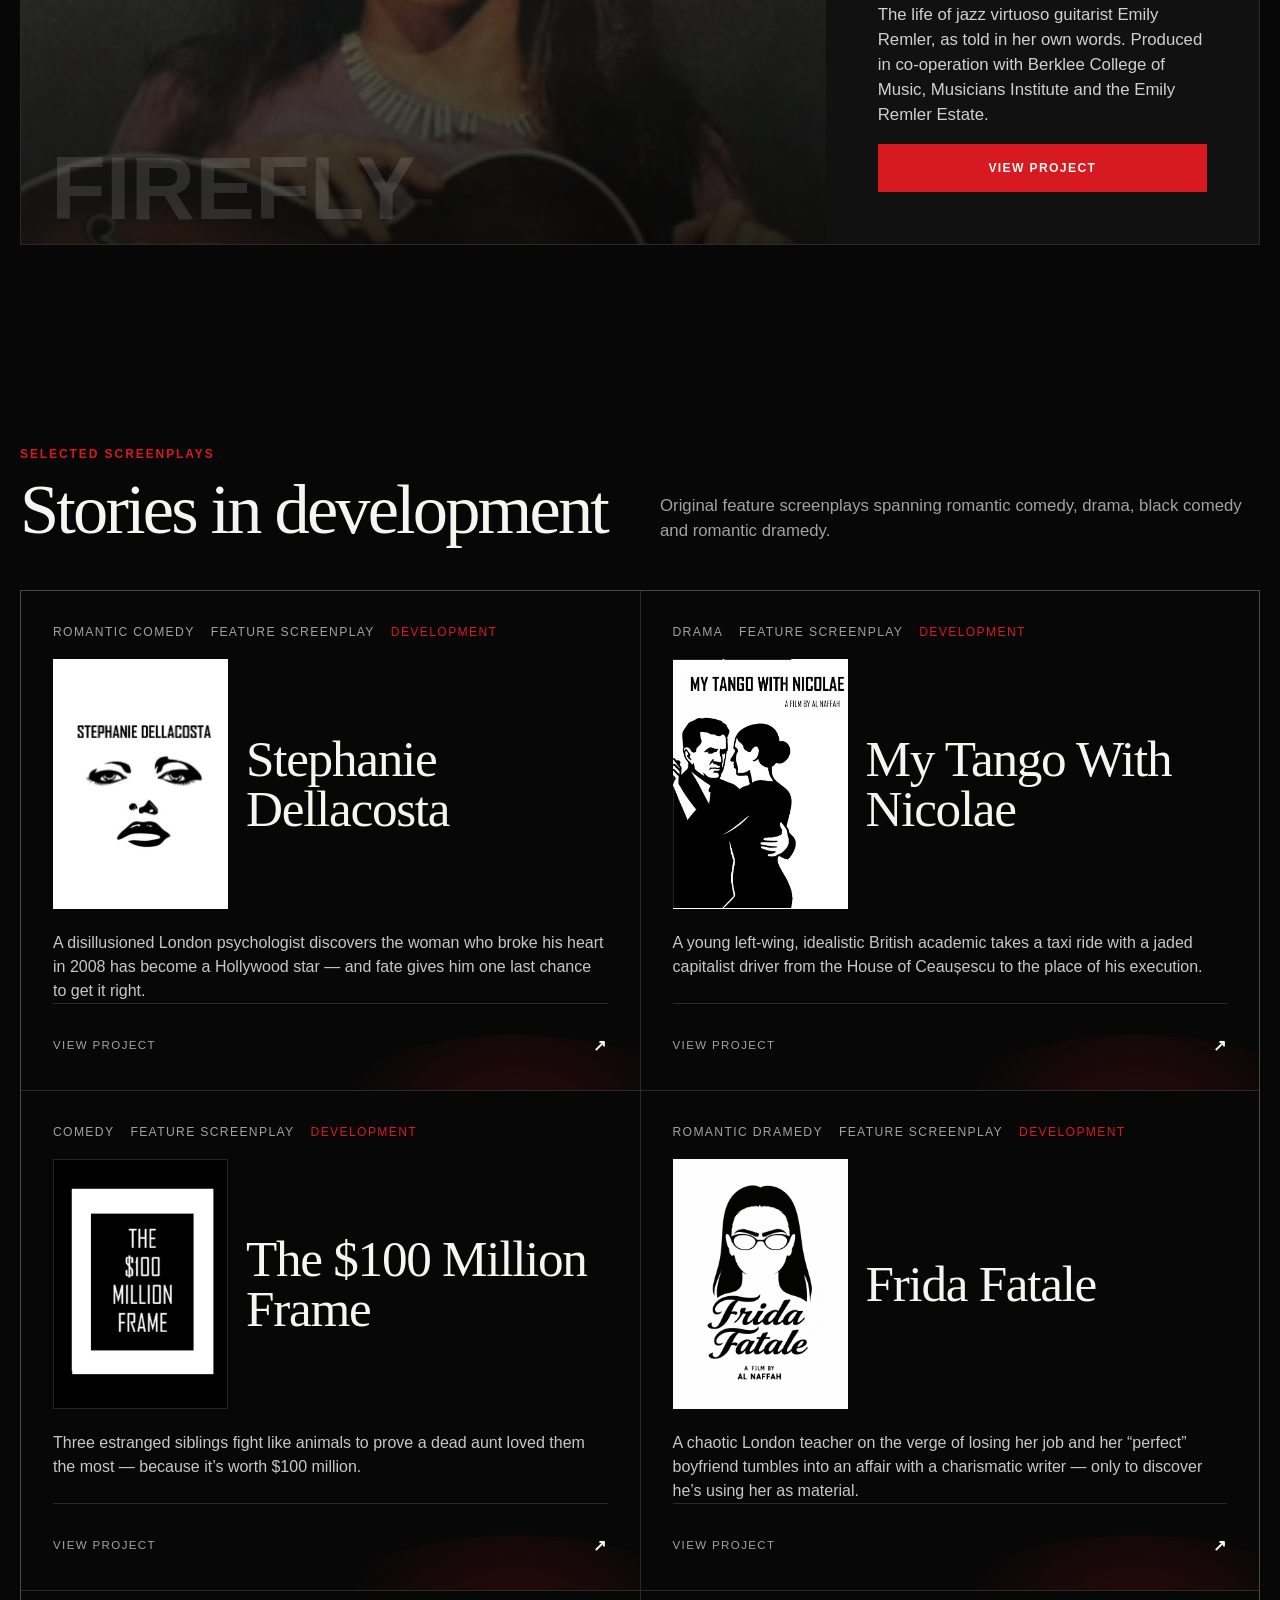
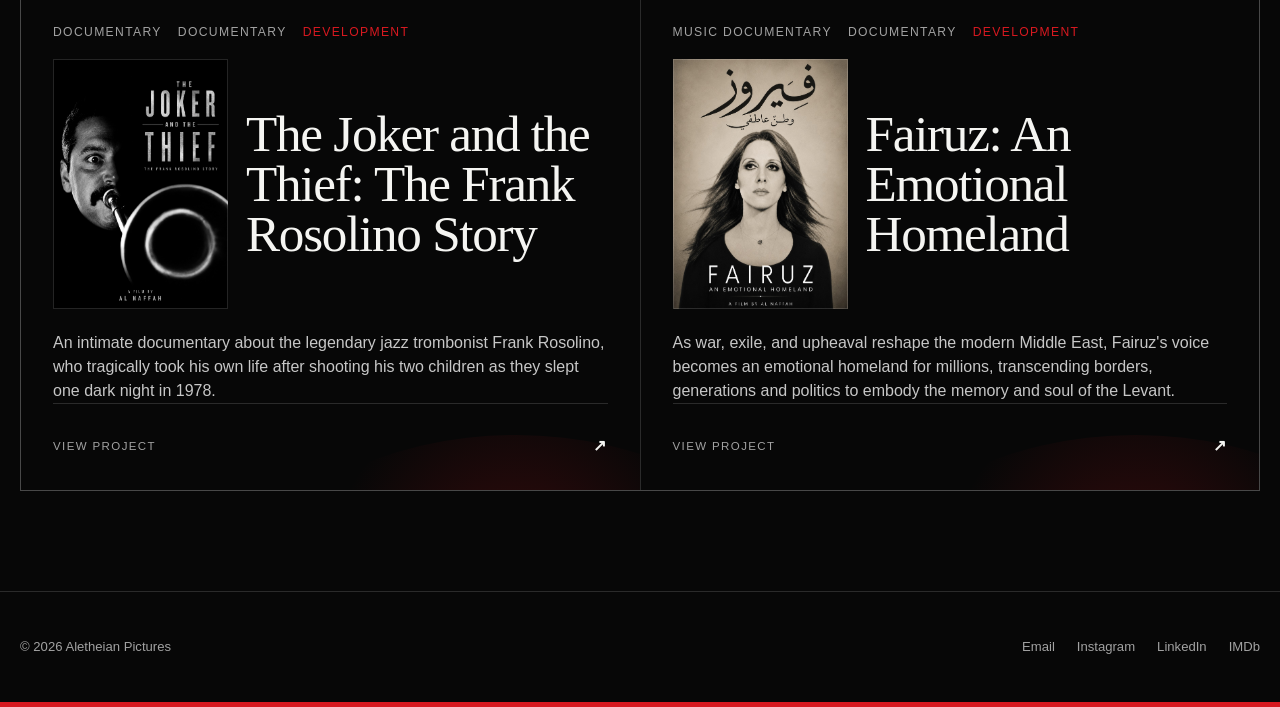
==== commit b713952f: "Add UK Cultural Test certification note to Firefly project" ====
--- a/index.html
+++ b/index.html
@@ -56,6 +56,7 @@
           <span class="status">Production</span>
         </div>
         <h3>Firefly: The Emily Remler Story</h3>
+        <p class="project-cert">Interim certified as a British film under the UK Cultural Test (BFI)</p>
         <p>The life of jazz virtuoso guitarist Emily Remler, as told in her own words. Produced in co-operation with Berklee College of Music, Musicians Institute and the Emily Remler Estate.</p>
         <span class="button button-primary">View project</span>
       </a>
--- a/assets/css/styles.css
+++ b/assets/css/styles.css
@@ -76,7 +76,6 @@
 }
 
 .hero {
-  min-height: calc(100vh - 78px);
   display: grid;
   align-items: end;
   position: relative;
@@ -378,6 +377,13 @@
 }
 .project-hero-inner { padding: 120px 0 70px; position: relative; z-index: 2; }
 .project-title { font-size: clamp(4rem, 9vw, 9rem); max-width: 1100px; }
+.project-cert {
+  margin: 14px 0 0;
+  color: var(--muted);
+  font-size: .85rem;
+  text-transform: uppercase;
+  letter-spacing: .08em;
+}
 .project-logline {
   margin: 30px 0 0;
   max-width: 820px;
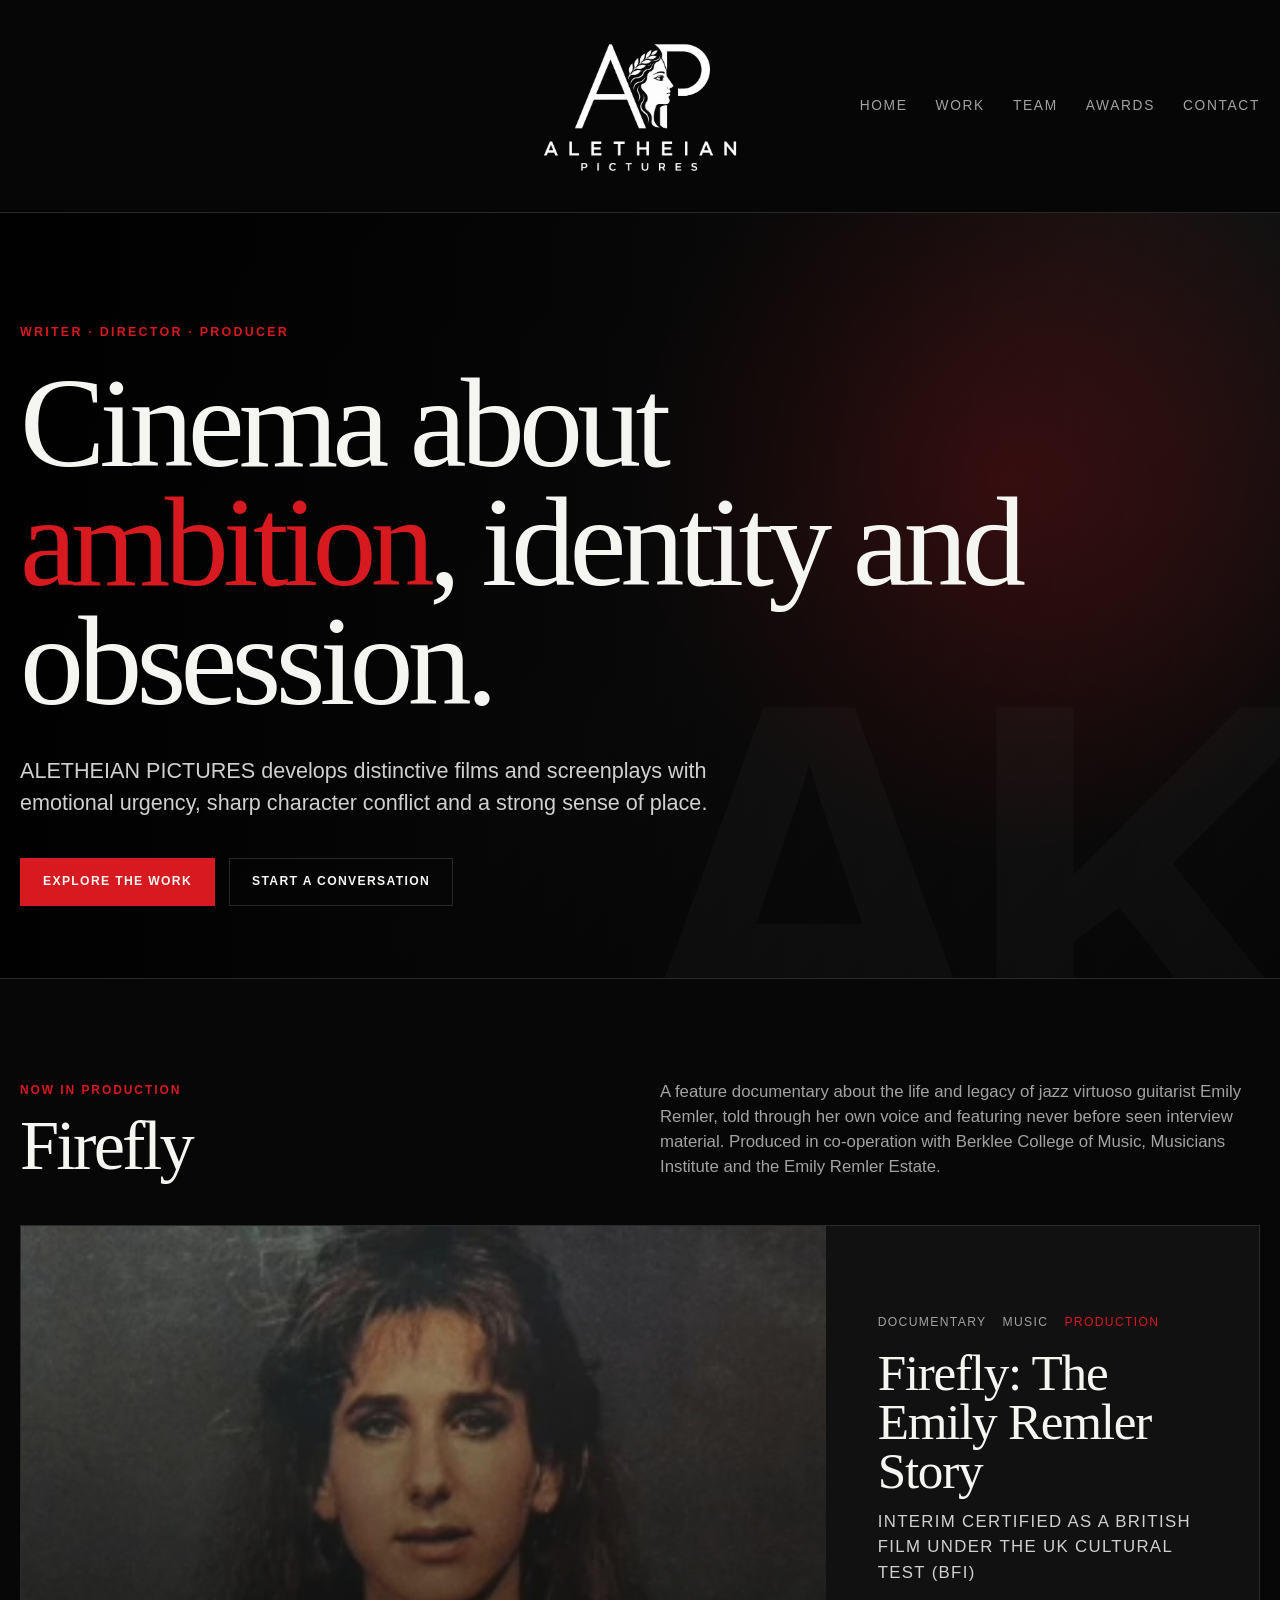
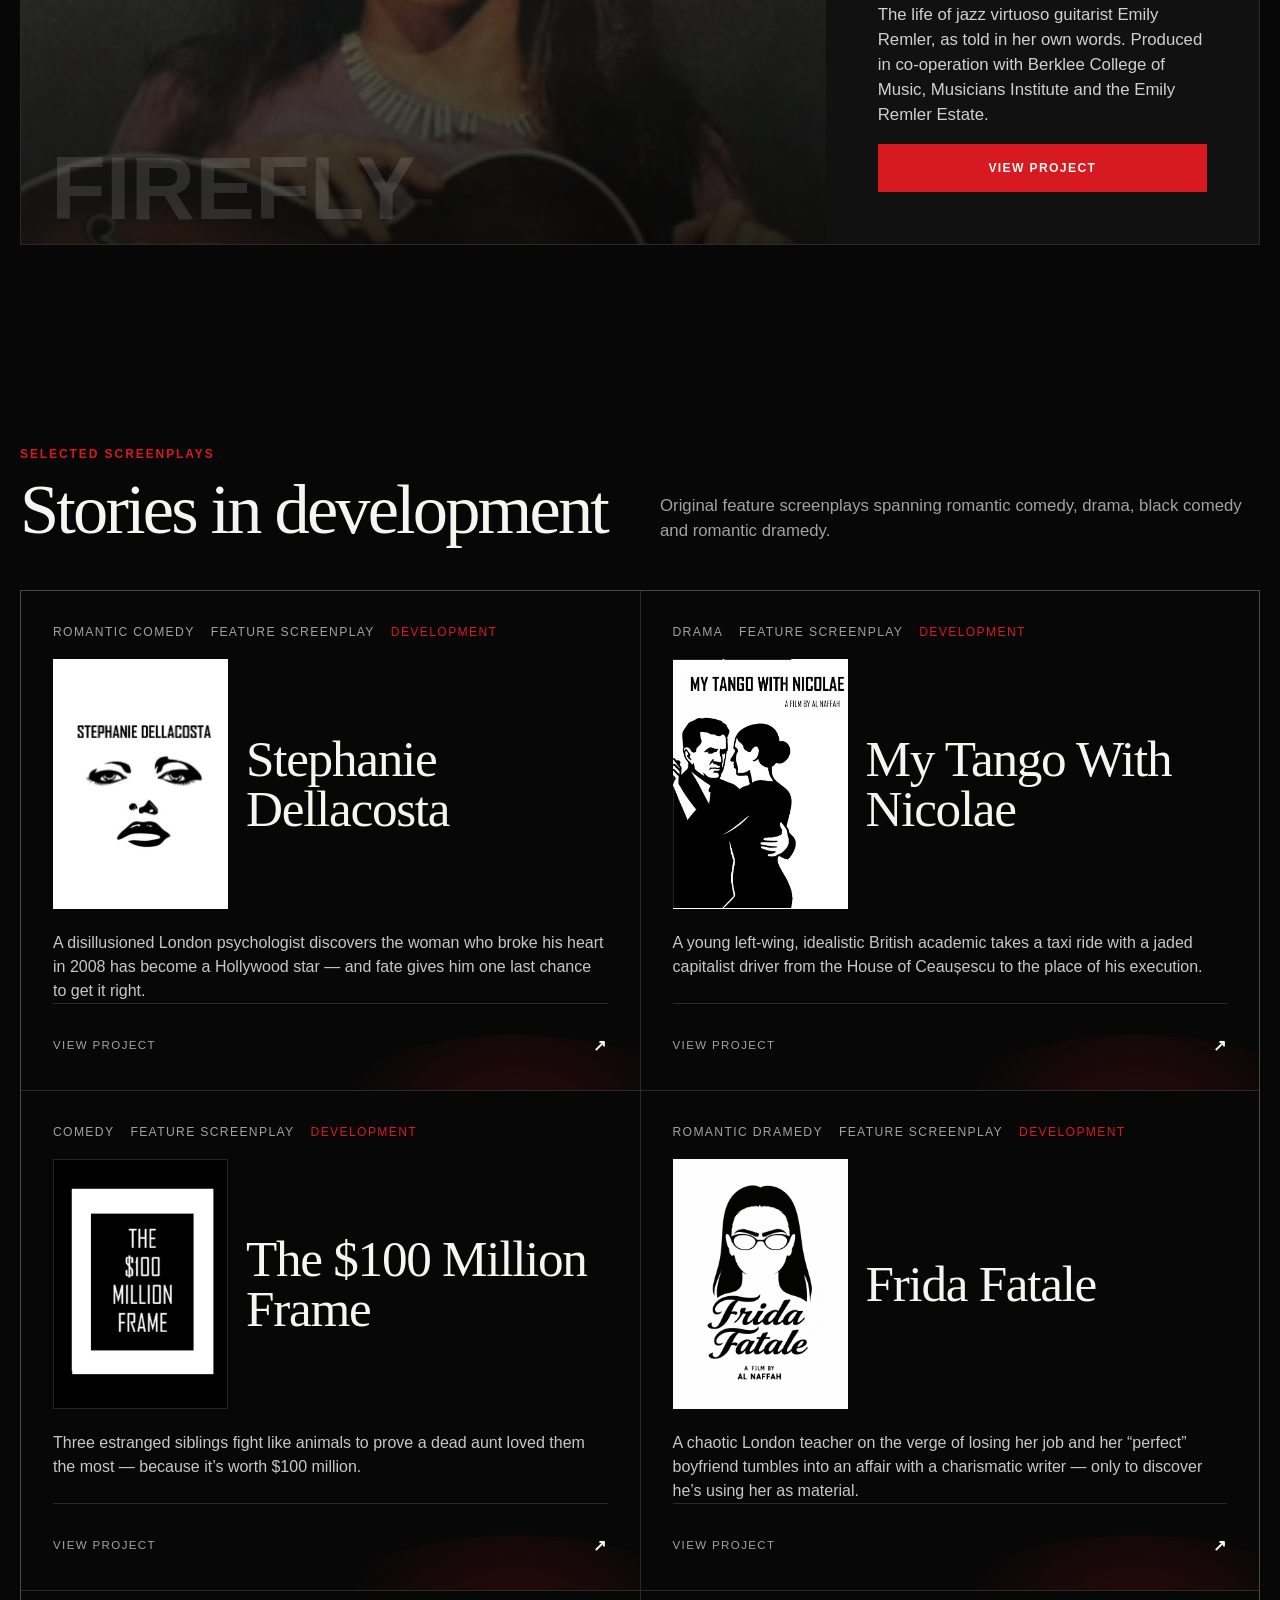
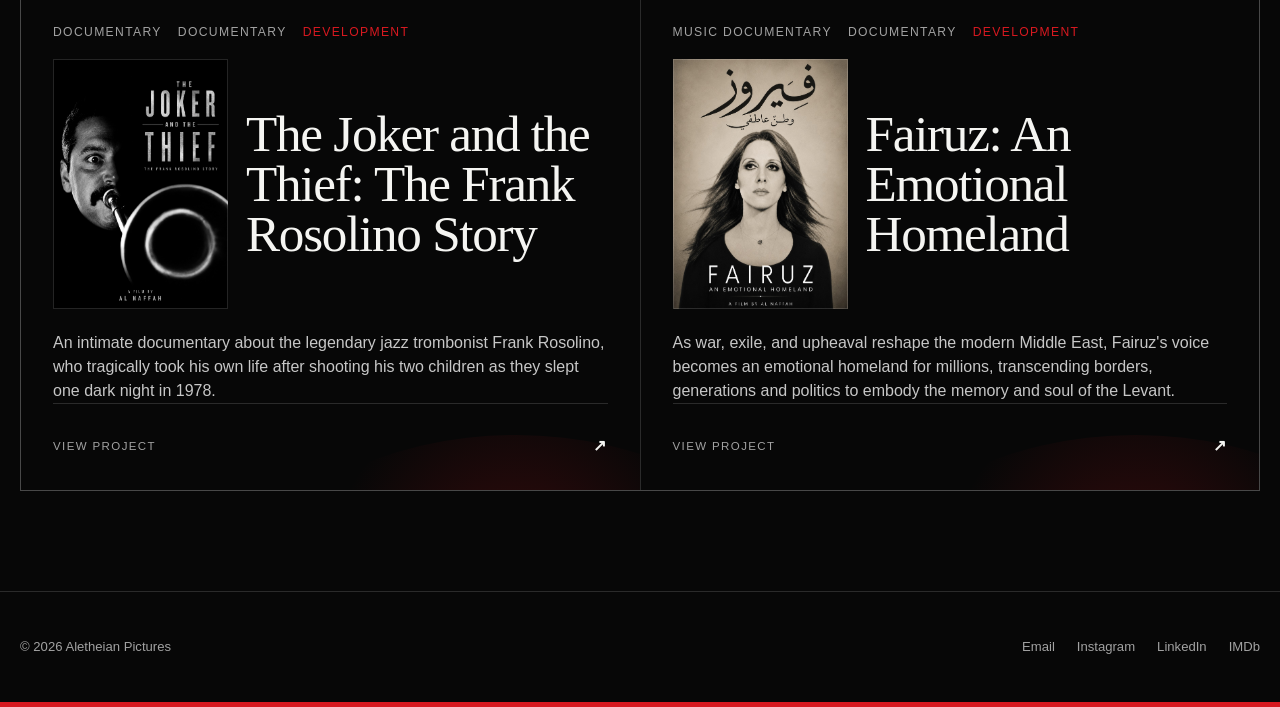
==== commit 65e58c12: "Rename About to Team, add Michael Rushworth, add Firefly poster - Rename about.html to team.html acr" ====
--- a/index.html
+++ b/index.html
@@ -16,7 +16,7 @@
     <nav class="nav" aria-label="Primary navigation">
       <a href="index.html">Home</a>
       <a href="work.html">Work</a>
-      <a href="about.html">About</a>
+      <a href="team.html">Team</a>
       <a href="awards.html">Awards</a>
       <a href="contact.html">Contact</a>
     </nav>
--- a/assets/css/styles.css
+++ b/assets/css/styles.css
@@ -395,6 +395,7 @@
   grid-template-columns: .75fr 1.25fr;
   gap: 80px;
 }
+.project-poster { width: 100%; height: auto; display: block; margin-bottom: 30px; }
 .fact-list { border-top: 1px solid var(--line); }
 .fact {
   display: grid;
@@ -421,6 +422,15 @@
     url("../images/al-naffah.jpg") center/cover no-repeat,
     linear-gradient(135deg, #301012, #111);
   border: 1px solid var(--line);
+}
+.portrait-placeholder.placeholder-plain {
+  background: linear-gradient(135deg, #301012, #111);
+}
+.portrait-placeholder.portrait-michael {
+  background:
+    linear-gradient(180deg, transparent, rgba(0,0,0,.75)),
+    url("../images/michael-rushworth.jpg") center/cover no-repeat,
+    linear-gradient(135deg, #301012, #111);
 }
 .large-copy {
   font-family: var(--serif);
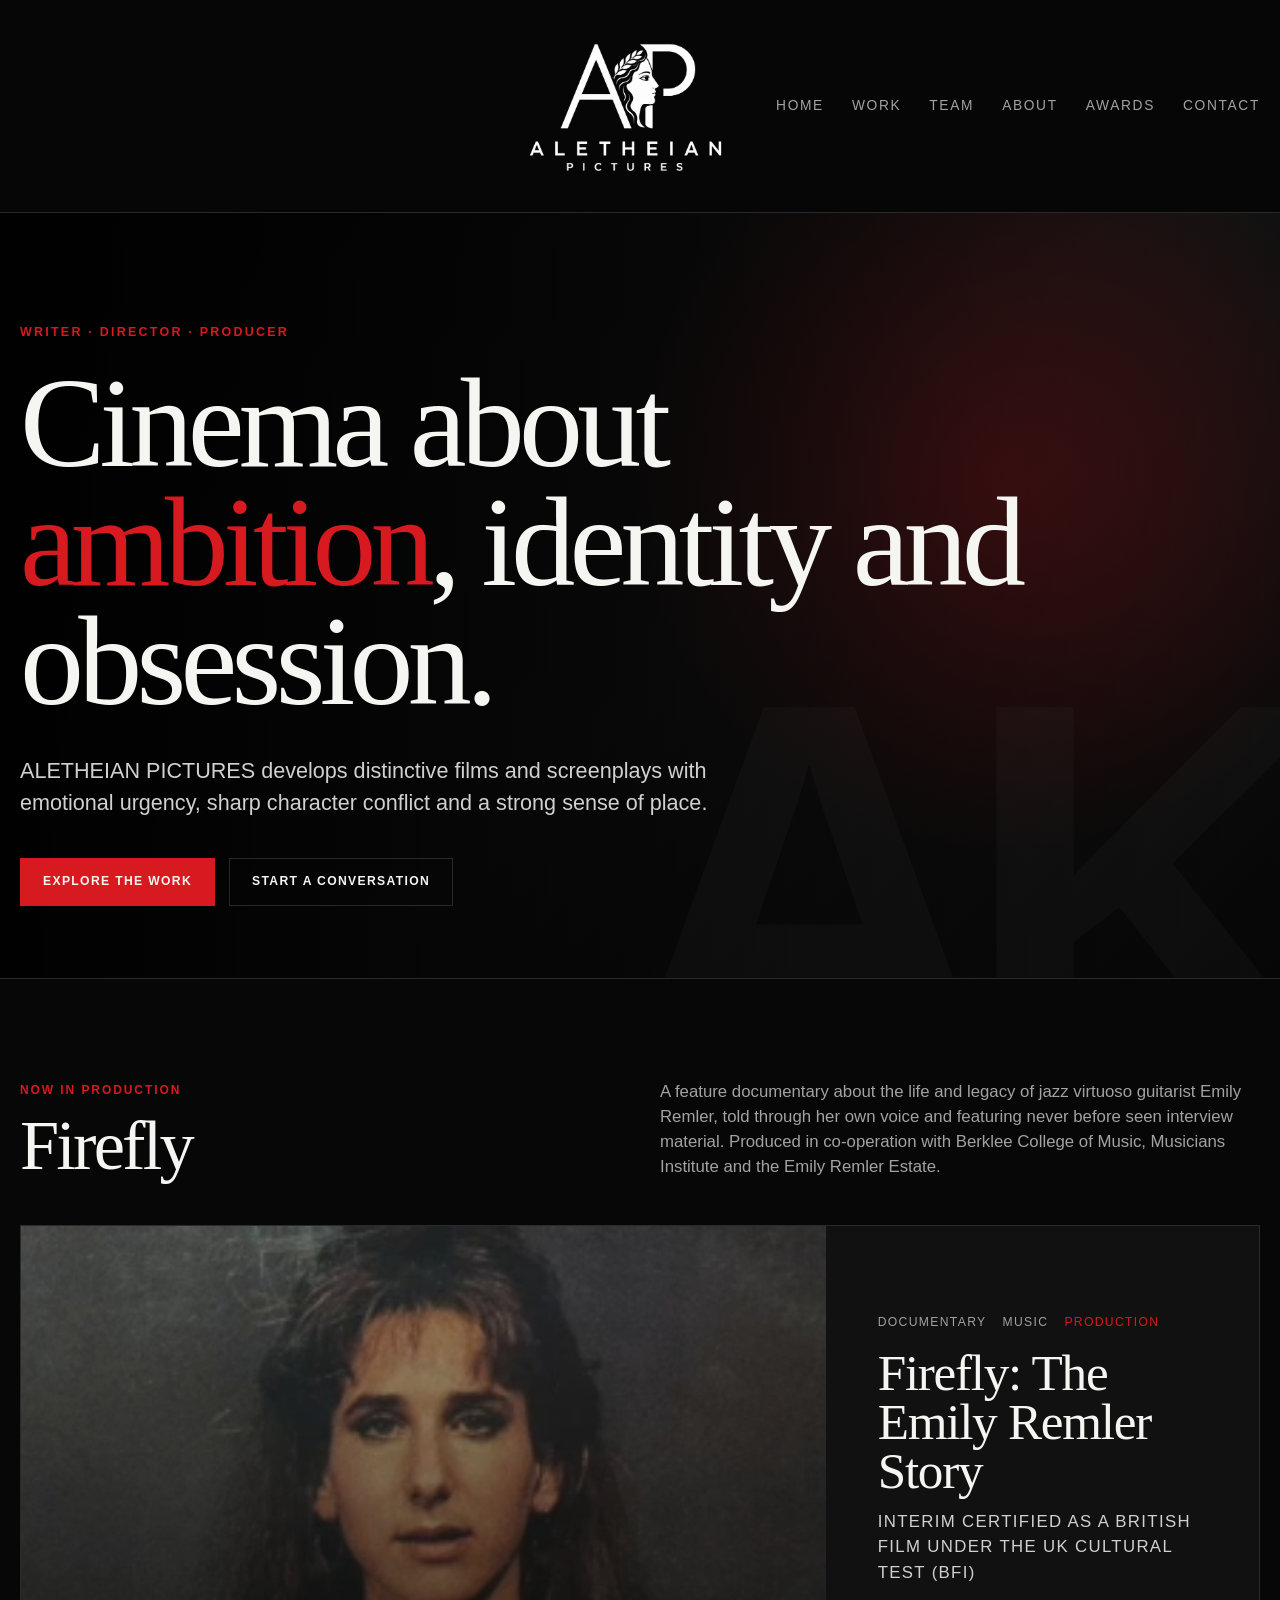
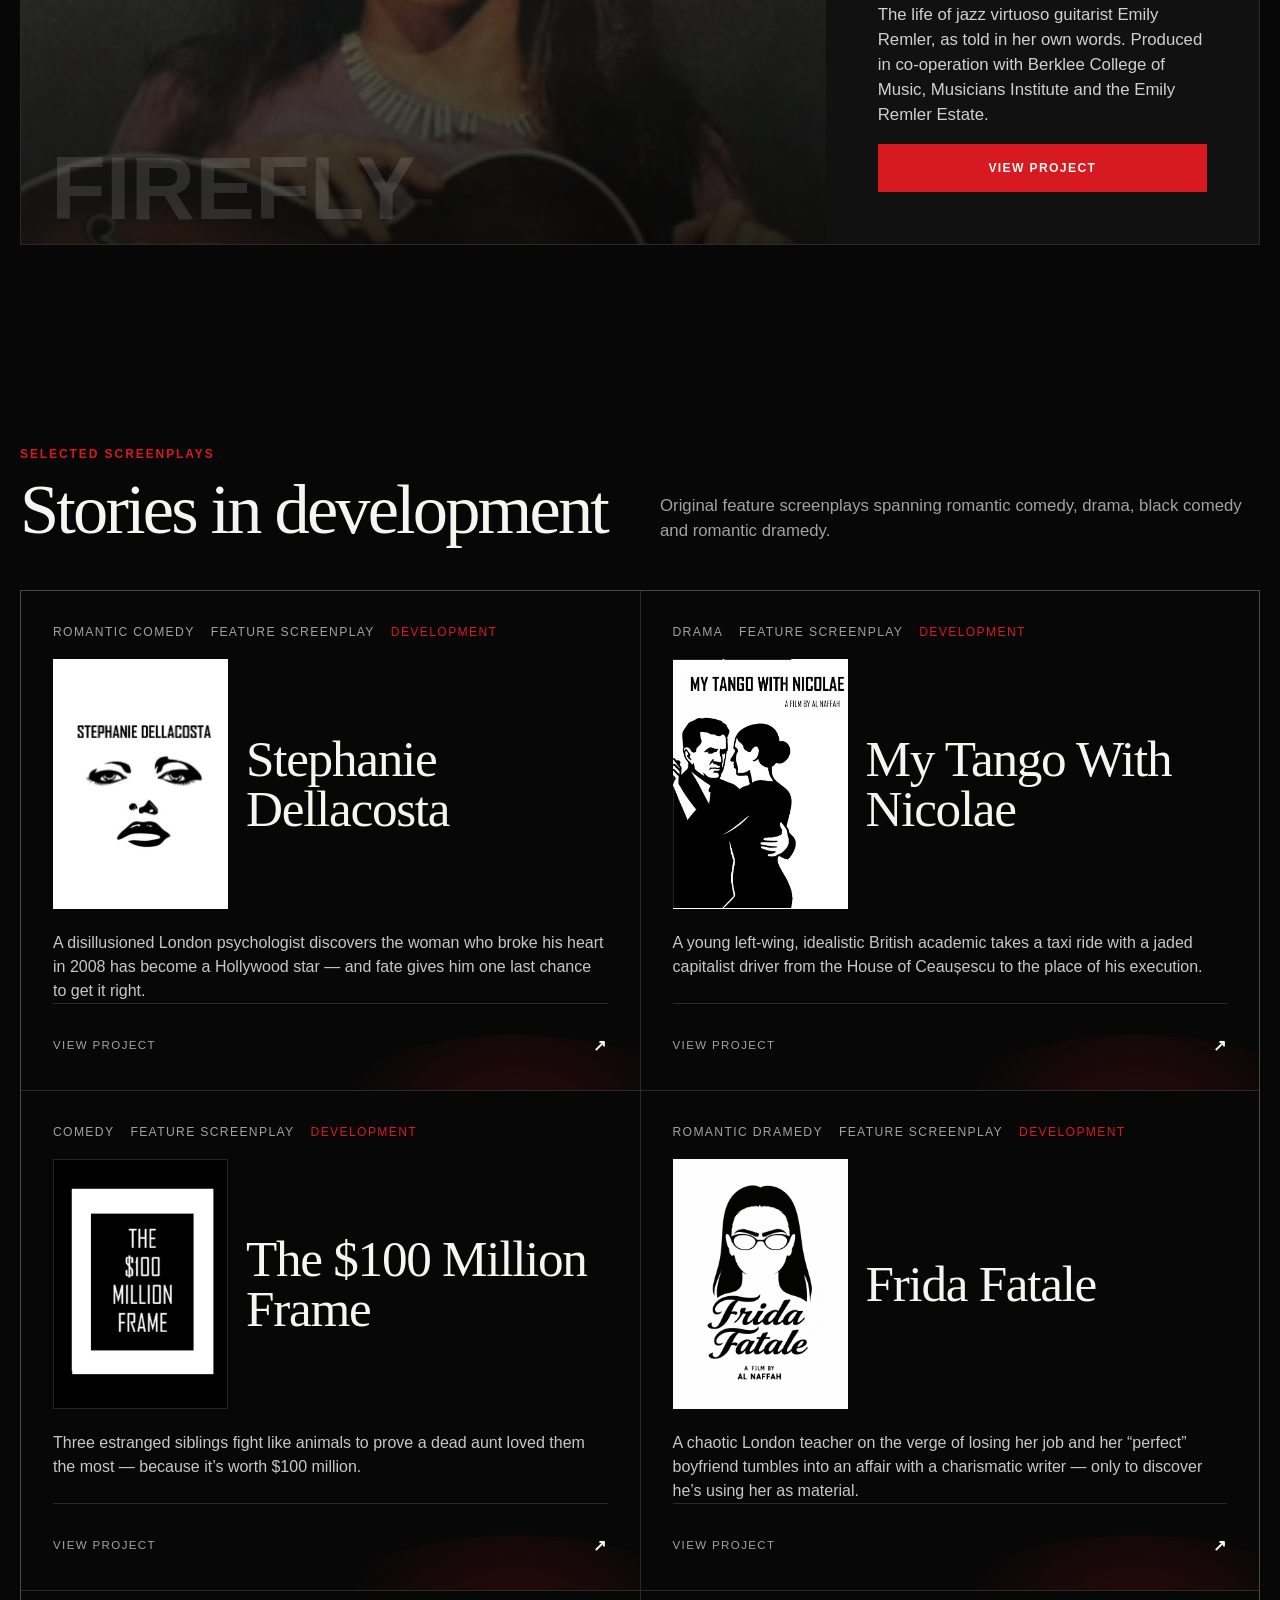
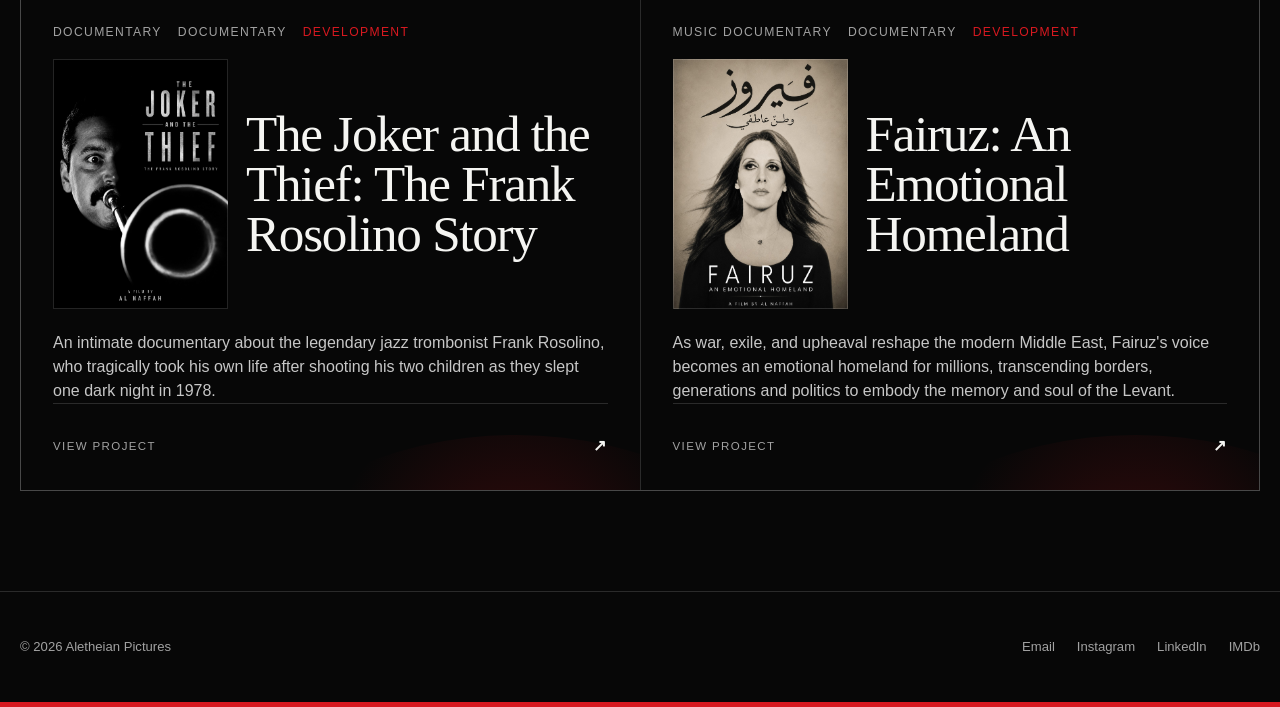
==== commit b7c63a4c: "Add separate About page, trim Team bios, remove stale redirect - Move company description text from " ====
--- a/index.html
+++ b/index.html
@@ -17,6 +17,7 @@
       <a href="index.html">Home</a>
       <a href="work.html">Work</a>
       <a href="team.html">Team</a>
+      <a href="about.html">About</a>
       <a href="awards.html">Awards</a>
       <a href="contact.html">Contact</a>
     </nav>
--- a/assets/css/styles.css
+++ b/assets/css/styles.css
@@ -439,6 +439,9 @@
   letter-spacing: -.035em;
 }
 .body-copy { color: #c8c8c8; font-size: 1.06rem; }
+.about-copy { max-width: 820px; }
+.about-copy .body-copy { margin-top: 28px; display: grid; gap: 18px; }
+.about-copy .hero-actions { margin-top: 34px; }
 .award-list { border-top: 1px solid var(--line); }
 .award-row {
   display: grid;
